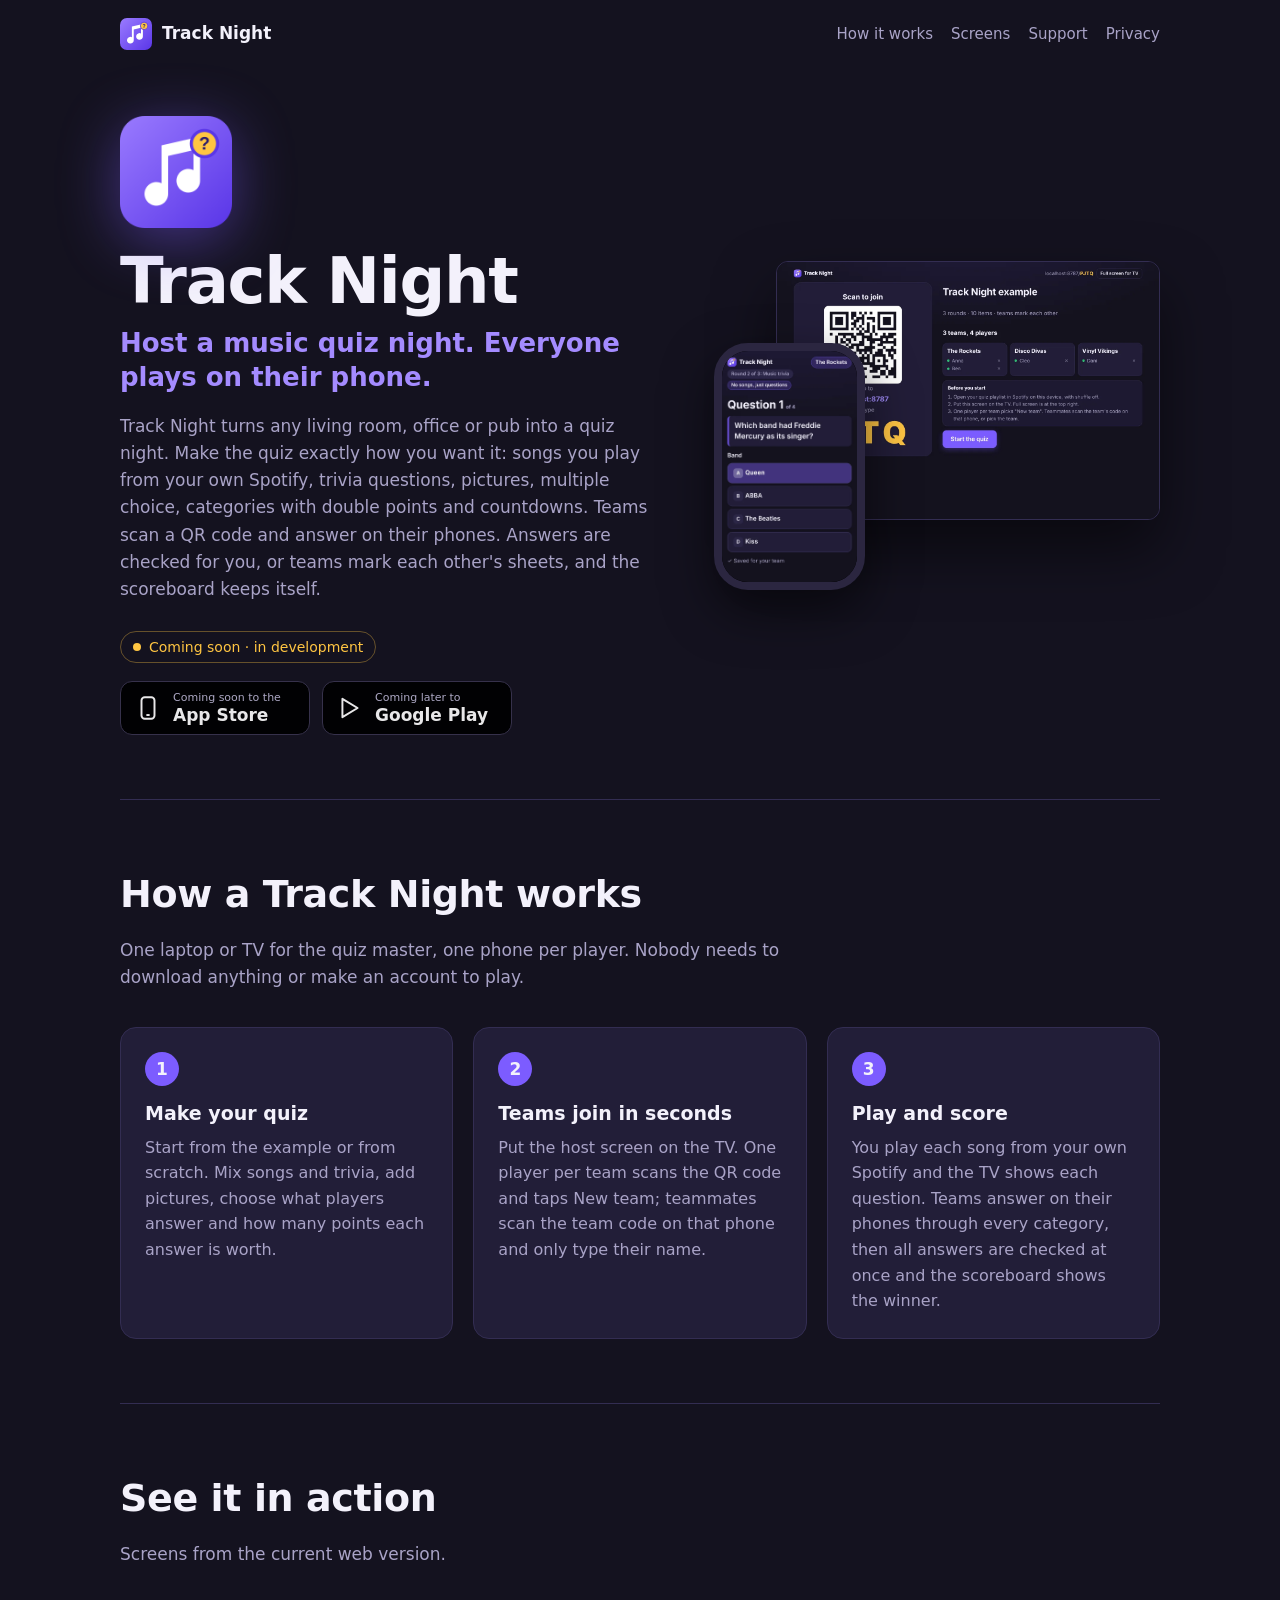
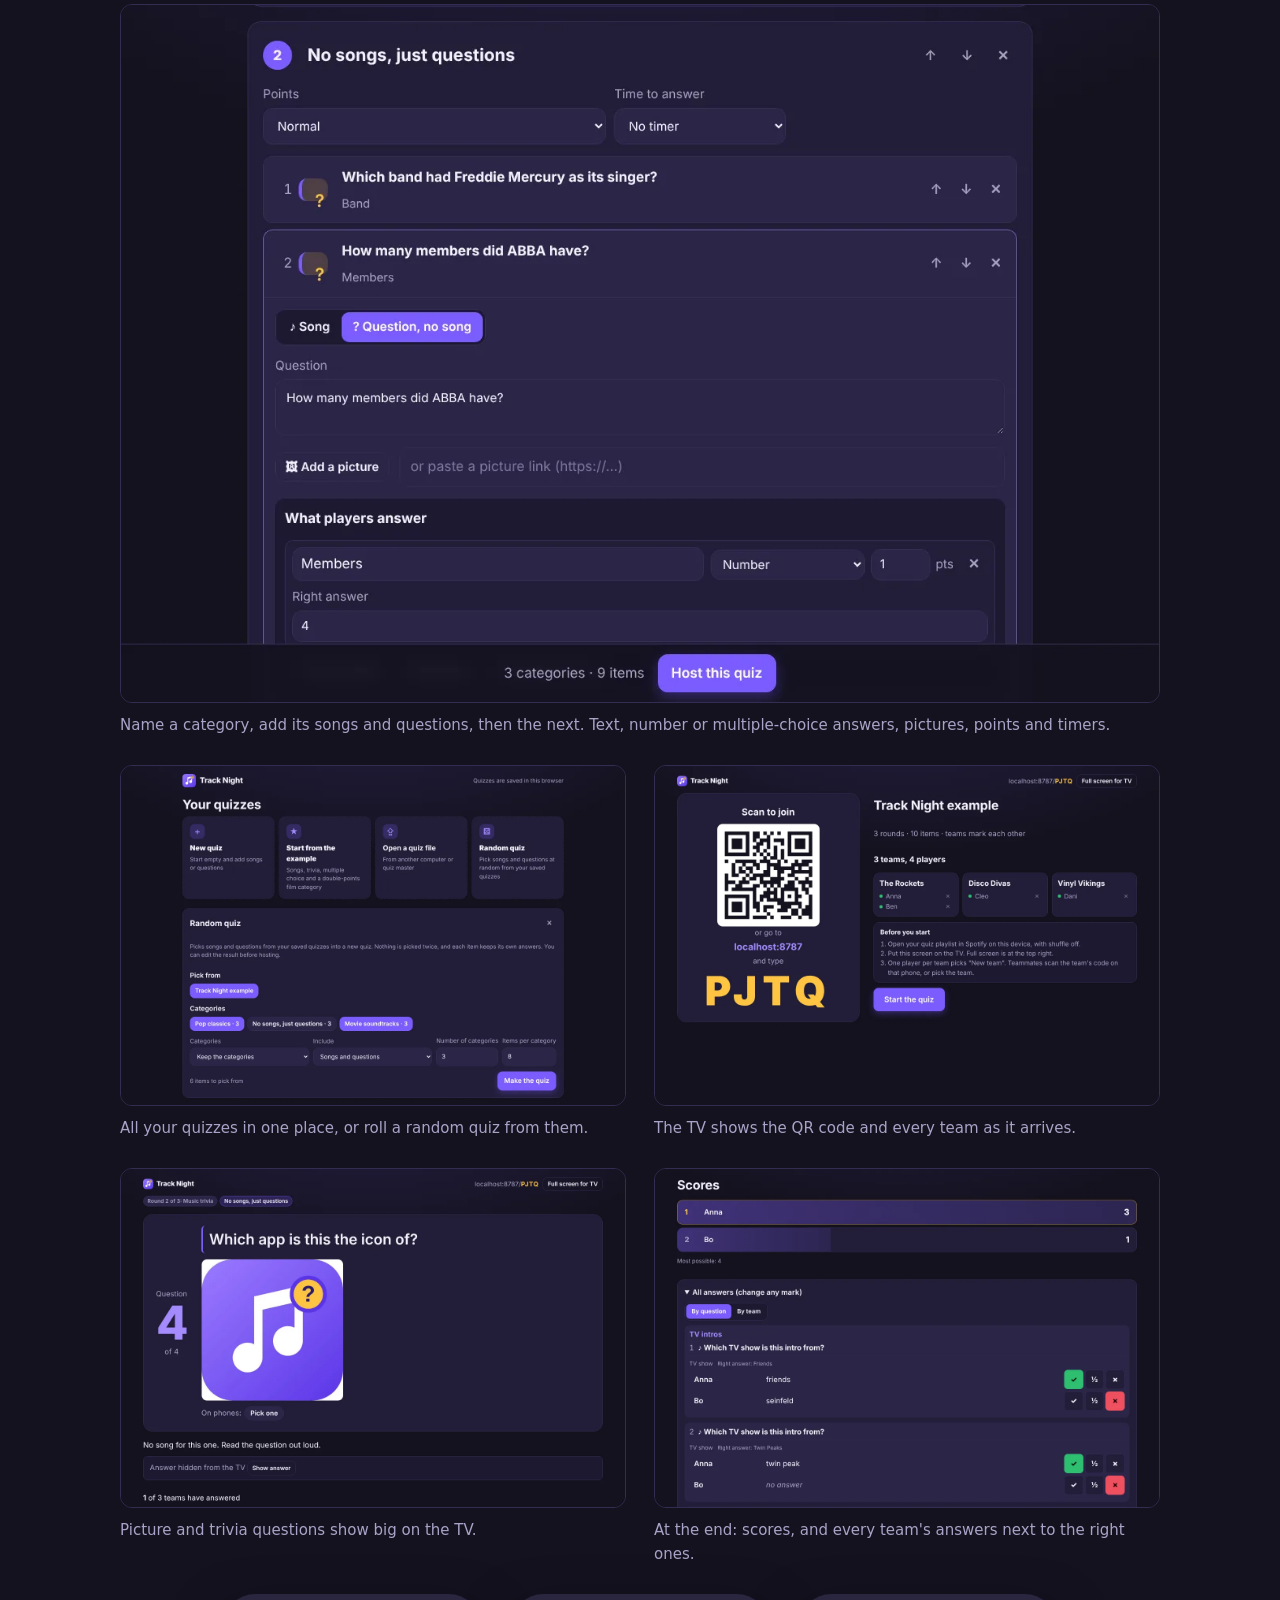
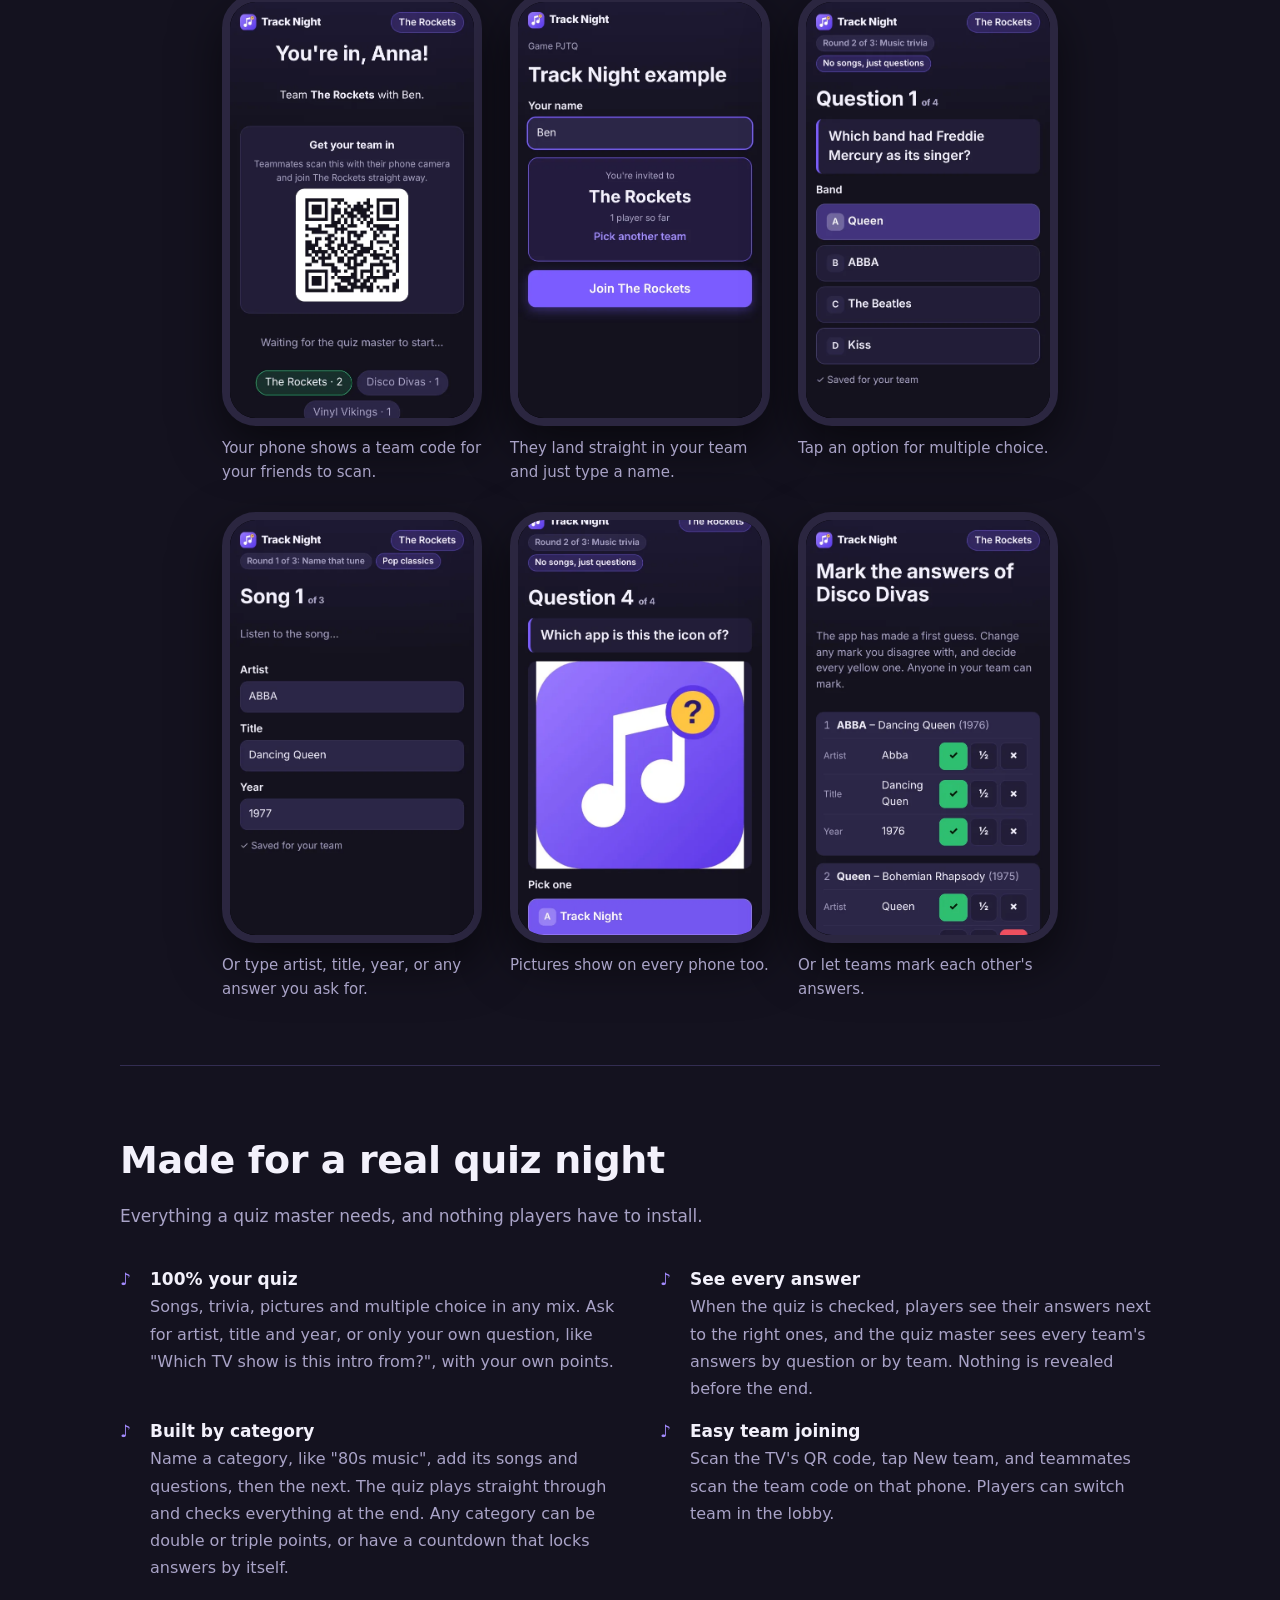
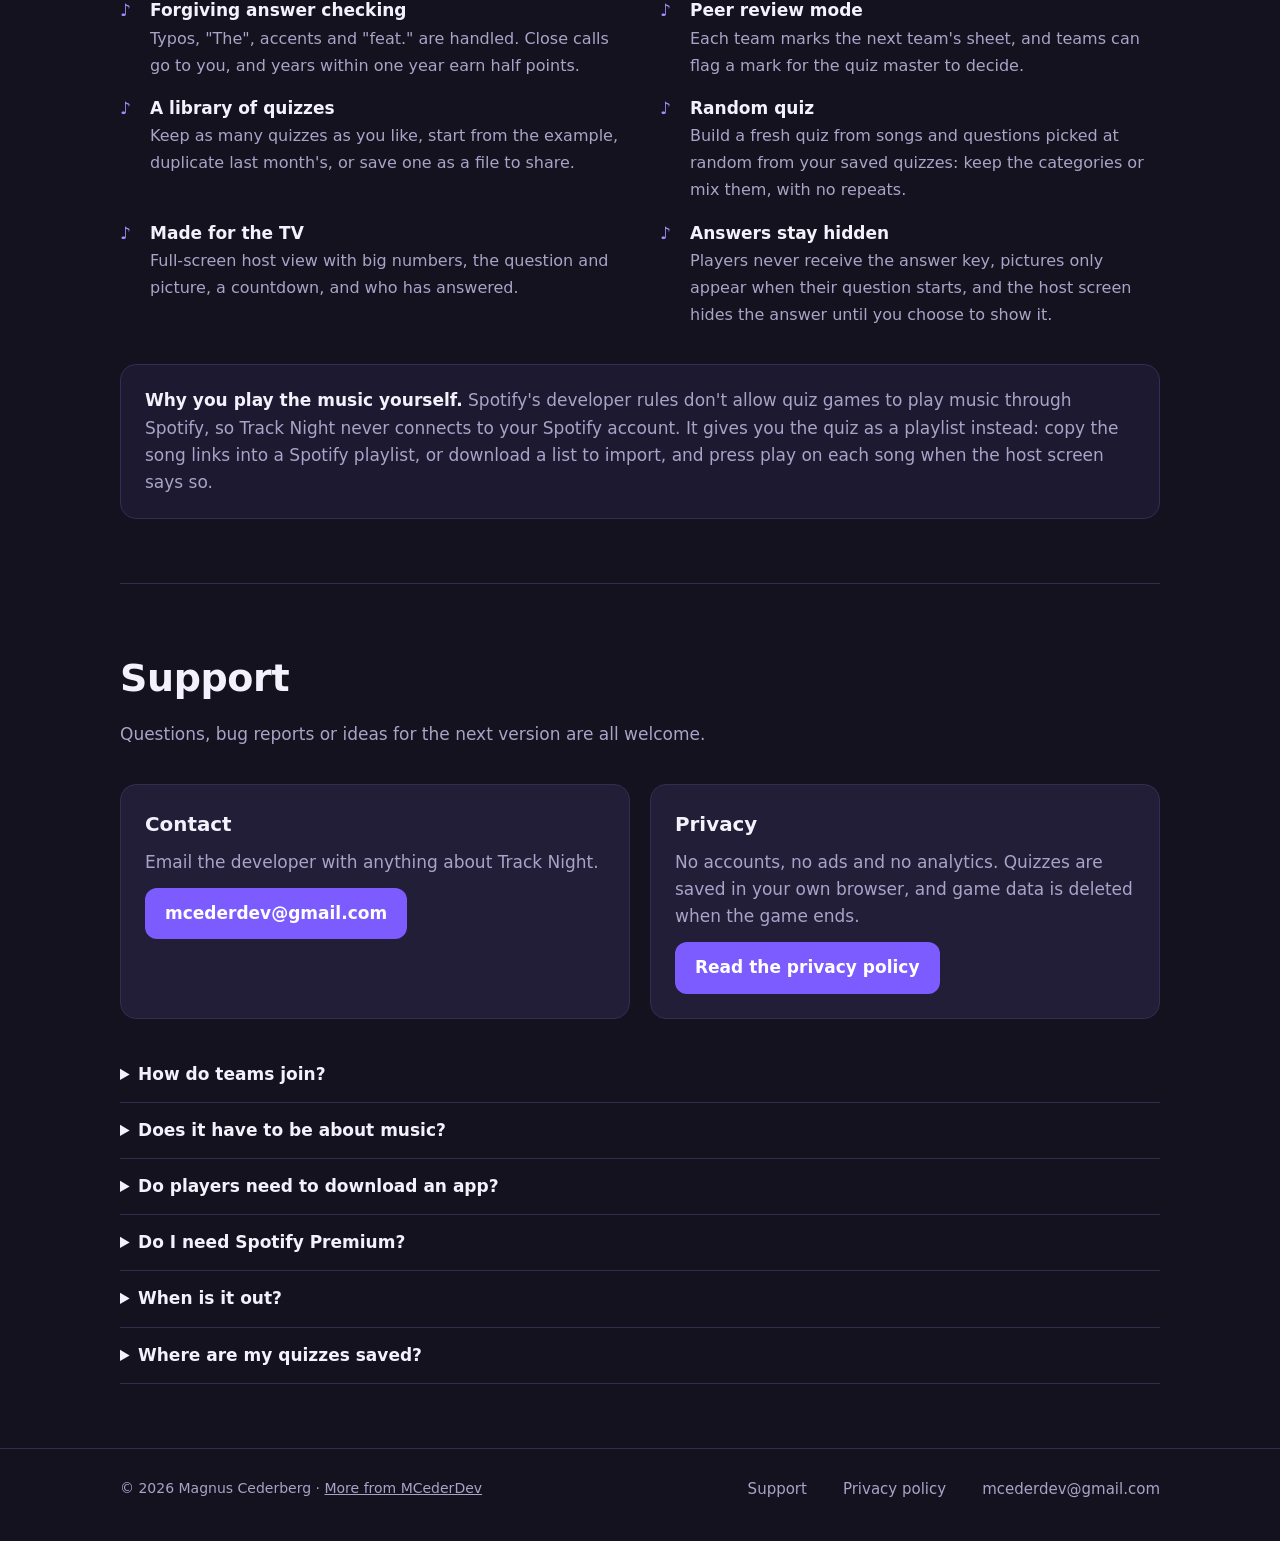
==== index.html @ d4b2a03e "Site: quizzes built by category, answers checked at the end Matches music-quiz-app PR #4: feature te" ====
<!doctype html>
<html lang="en">
<head>
<meta charset="utf-8">
<meta name="viewport" content="width=device-width, initial-scale=1">
<title>Track Night: the music quiz everyone plays on their phone</title>
<meta name="description" content="Track Night turns any room into a quiz night. Build any quiz: songs from your own Spotify, trivia, pictures and multiple choice. Teams join by scanning a QR code and answer on their phones. No download or sign-up for players.">
<meta name="theme-color" content="#14121f">
<link rel="canonical" href="https://mcederdev.github.io/music-quiz/">
<link rel="icon" href="icon.svg" type="image/svg+xml">
<link rel="icon" href="favicon-32.png" sizes="32x32" type="image/png">
<link rel="apple-touch-icon" href="apple-touch-icon.png">
<meta property="og:type" content="website">
<meta property="og:site_name" content="MCederDev">
<meta property="og:title" content="Track Night: host a music quiz, everyone plays on their phone">
<meta property="og:description" content="Build any quiz: songs from your own Spotify, trivia, pictures and multiple choice. Teams scan a QR code and answer on their phones. No download for players.">
<meta property="og:url" content="https://mcederdev.github.io/music-quiz/">
<meta property="og:image" content="https://mcederdev.github.io/music-quiz/og-image.png">
<meta property="og:image:width" content="1200">
<meta property="og:image:height" content="630">
<meta property="og:image:alt" content="Track Night app icon next to the TV lobby screen and a phone answering a multiple-choice question">
<meta name="twitter:card" content="summary_large_image">
<meta name="twitter:title" content="Track Night: host a music quiz, everyone plays on their phone">
<meta name="twitter:description" content="Build any quiz: songs from your own Spotify, trivia, pictures and multiple choice. Teams scan a QR code and answer on their phones. No download for players.">
<meta name="twitter:image" content="https://mcederdev.github.io/music-quiz/og-image.png">
<meta name="twitter:image:alt" content="Track Night app icon next to the TV lobby screen and a phone answering a multiple-choice question">
<link rel="stylesheet" href="style.css">
</head>
<body>
<div class="wrap">
  <header class="top">
    <a class="brand" href="./"><img src="icon.svg" alt="" width="32" height="32">Track Night</a>
    <nav><a class="opt" href="#how">How it works</a><a class="opt" href="#screens">Screens</a><a href="#support">Support</a><a href="privacy.html">Privacy</a></nav>
  </header>

  <main>
    <div class="hero">
      <div>
        <img class="icon" src="icon-512.png" alt="Track Night app icon" width="112" height="112">
        <h1>Track Night</h1>
        <p class="tagline">Host a music quiz night. Everyone plays on their phone.</p>
        <p class="lead">Track Night turns any living room, office or pub into a quiz night. Make the quiz exactly how you want it: songs you play from your own Spotify, trivia questions, pictures, multiple choice, categories with double points and countdowns. Teams scan a QR code and answer on their phones. Answers are checked for you, or teams mark each other's sheets, and the scoreboard keeps itself.</p>
        <div class="status">Coming soon · in development</div>
        <div class="stores" aria-label="Store links">
          <span class="store" role="link" aria-disabled="true" title="Not released yet">
            <svg viewBox="0 0 24 24" fill="none" stroke="#fff" stroke-width="1.8" aria-hidden="true"><rect x="6" y="2" width="12" height="20" rx="3"/><path d="M10.5 18.5h3"/></svg>
            <span><small>Coming soon to the</small><b>App Store</b></span>
          </span>
          <span class="store" role="link" aria-disabled="true" title="Not released yet">
            <svg viewBox="0 0 24 24" aria-hidden="true"><path d="M5 3.5v17l14-8.5z" fill="none" stroke="#fff" stroke-width="1.8" stroke-linejoin="round"/></svg>
            <span><small>Coming later to</small><b>Google Play</b></span>
          </span>
        </div>
      </div>
      <div class="hero-shots" aria-hidden="true">
        <img class="desk" src="img/lobby.webp" alt="" width="1280" height="860">
        <div class="phone"><img src="img/player-choice.webp" alt="" width="585" height="996"></div>
      </div>
    </div>

    <section id="how">
      <h2>How a Track Night works</h2>
      <p class="sub">One laptop or TV for the quiz master, one phone per player. Nobody needs to download anything or make an account to play.</p>
      <ol class="steps">
        <li><span class="n">1</span><h3>Make your quiz</h3><p>Start from the example or from scratch. Mix songs and trivia, add pictures, choose what players answer and how many points each answer is worth.</p></li>
        <li><span class="n">2</span><h3>Teams join in seconds</h3><p>Put the host screen on the TV. One player per team scans the QR code and taps New team; teammates scan the team code on that phone and only type their name.</p></li>
        <li><span class="n">3</span><h3>Play and score</h3><p>You play each song from your own Spotify and the TV shows each question. Teams answer on their phones through every category, then all answers are checked at once and the scoreboard shows the winner.</p></li>
      </ol>
    </section>

    <section id="screens">
      <h2>See it in action</h2>
      <p class="sub">Screens from the current web version.</p>
      <div class="shots">
        <figure class="shot"><img src="img/builder.webp" alt="Quiz editor with the category No songs, just questions, holding trivia questions, one open with a number answer and its right answer" width="1280" height="860" loading="lazy"><figcaption>Name a category, add its songs and questions, then the next. Text, number or multiple-choice answers, pictures, points and timers.</figcaption></figure>
        <div class="row">
          <figure class="shot"><img src="img/quizzes.webp" alt="Your quizzes page with buttons for a new quiz, the example quiz, opening a quiz file and a random quiz, and the Random quiz panel with categories and counts" width="1280" height="860" loading="lazy"><figcaption>All your quizzes in one place, or roll a random quiz from them.</figcaption></figure>
          <figure class="shot"><img src="img/lobby.webp" alt="TV lobby with a big QR code, the join code and three teams with their players" width="1280" height="860" loading="lazy"><figcaption>The TV shows the QR code and every team as it arrives.</figcaption></figure>
        </div>
        <div class="row">
          <figure class="shot"><img src="img/host-picture.webp" alt="TV screen showing question 4, a picture question asking which app this is the icon of" width="1280" height="860" loading="lazy"><figcaption>Picture and trivia questions show big on the TV.</figcaption></figure>
          <figure class="shot"><img src="img/results.webp" alt="Scores at the end of the quiz, and every team's answers listed under each question by category, next to the right answer, with buttons to change a mark" width="1280" height="860" loading="lazy"><figcaption>At the end: scores, and every team's answers next to the right ones.</figcaption></figure>
        </div>
        <div class="phones">
          <figure class="shot"><div class="phone"><img src="img/player-team.webp" alt="Phone showing You're in, Anna, with a QR code teammates scan to join The Rockets" width="585" height="996" loading="lazy"></div><figcaption>Your phone shows a team code for your friends to scan.</figcaption></figure>
          <figure class="shot"><div class="phone"><img src="img/player-invited.webp" alt="Phone showing You're invited to The Rockets with a Join The Rockets button" width="585" height="996" loading="lazy"></div><figcaption>They land straight in your team and just type a name.</figcaption></figure>
          <figure class="shot"><div class="phone"><img src="img/player-choice.webp" alt="Phone answering a multiple-choice question with Queen picked" width="585" height="996" loading="lazy"></div><figcaption>Tap an option for multiple choice.</figcaption></figure>
          <figure class="shot"><div class="phone"><img src="img/player-answer.webp" alt="Phone answering artist ABBA, title Dancing Queen and year 1977 for song 1" width="585" height="996" loading="lazy"></div><figcaption>Or type artist, title, year, or any answer you ask for.</figcaption></figure>
          <figure class="shot"><div class="phone"><img src="img/player-picture.webp" alt="Phone showing a picture question with four options" width="585" height="996" loading="lazy"></div><figcaption>Pictures show on every phone too.</figcaption></figure>
          <figure class="shot"><div class="phone"><img src="img/player-review.webp" alt="Phone where a team marks another team's answers right, half or wrong" width="585" height="996" loading="lazy"></div><figcaption>Or let teams mark each other's answers.</figcaption></figure>
        </div>
      </div>
    </section>

    <section id="features">
      <h2>Made for a real quiz night</h2>
      <p class="sub">Everything a quiz master needs, and nothing players have to install.</p>
      <ul class="features">
        <li><b>100% your quiz</b><span>Songs, trivia, pictures and multiple choice in any mix. Ask for artist, title and year, or only your own question, like "Which TV show is this intro from?", with your own points.</span></li>
        <li><b>See every answer</b><span>When the quiz is checked, players see their answers next to the right ones, and the quiz master sees every team's answers by question or by team. Nothing is revealed before the end.</span></li>
        <li><b>Built by category</b><span>Name a category, like "80s music", add its songs and questions, then the next. The quiz plays straight through and checks everything at the end. Any category can be double or triple points, or have a countdown that locks answers by itself.</span></li>
        <li><b>Easy team joining</b><span>Scan the TV's QR code, tap New team, and teammates scan the team code on that phone. Players can switch team in the lobby.</span></li>
        <li><b>Forgiving answer checking</b><span>Typos, "The", accents and "feat." are handled. Close calls go to you, and years within one year earn half points.</span></li>
        <li><b>Peer review mode</b><span>Each team marks the next team's sheet, and teams can flag a mark for the quiz master to decide.</span></li>
        <li><b>A library of quizzes</b><span>Keep as many quizzes as you like, start from the example, duplicate last month's, or save one as a file to share.</span></li>
        <li><b>Random quiz</b><span>Build a fresh quiz from songs and questions picked at random from your saved quizzes: keep the categories or mix them, with no repeats.</span></li>
        <li><b>Made for the TV</b><span>Full-screen host view with big numbers, the question and picture, a countdown, and who has answered.</span></li>
        <li><b>Answers stay hidden</b><span>Players never receive the answer key, pictures only appear when their question starts, and the host screen hides the answer until you choose to show it.</span></li>
      </ul>
      <div class="note"><b>Why you play the music yourself.</b> Spotify's developer rules don't allow quiz games to play music through Spotify, so Track Night never connects to your Spotify account. It gives you the quiz as a playlist instead: copy the song links into a Spotify playlist, or download a list to import, and press play on each song when the host screen says so.</div>
    </section>

    <section id="support">
      <h2>Support</h2>
      <p class="sub">Questions, bug reports or ideas for the next version are all welcome.</p>
      <div class="support">
        <div class="card">
          <h3>Contact</h3>
          <p>Email the developer with anything about Track Night.</p>
          <a class="btn" href="mailto:mcederdev@gmail.com?subject=Track%20Night%20support">mcederdev@gmail.com</a>
        </div>
        <div class="card">
          <h3>Privacy</h3>
          <p>No accounts, no ads and no analytics. Quizzes are saved in your own browser, and game data is deleted when the game ends.</p>
          <a class="btn" href="privacy.html">Read the privacy policy</a>
        </div>
      </div>
      <div style="margin-top:28px">
        <details><summary>How do teams join?</summary><p>Everyone scans the QR code on the TV, or types the 4-letter code at the website. The first player in a team taps New team and names it. Their phone then shows a team code: teammates scan it and land straight in the team, so they only type their name.</p></details>
        <details><summary>Does it have to be about music?</summary><p>No. A category can be all songs, all trivia, or a mix, and any question can have a picture and multiple-choice options. Songs are where Track Night shines, though.</p></details>
        <details><summary>Do players need to download an app?</summary><p>No. Players join in their phone's web browser with the 4-letter code or the QR code. An iPhone app is planned as well.</p></details>
        <details><summary>Do I need Spotify Premium?</summary><p>Track Night doesn't connect to Spotify, so you only need a way to play the quiz songs in order on your own speaker. The app exports Spotify links and a plain song list for that.</p></details>
        <details><summary>When is it out?</summary><p>Track Night is in development. The web version comes first, then the iPhone app. Email to hear when it launches.</p></details>
        <details><summary>Where are my quizzes saved?</summary><p>In the browser you built them in, pictures included. Clearing your browser data removes them, so save a quiz file to keep a copy or move it to another computer.</p></details>
      </div>
    </section>
  </main>
</div>
<footer class="foot">
  <div class="wrap">
    <span>&copy; 2026 Magnus Cederberg · <a href="../">More from MCederDev</a></span>
    <nav aria-label="Footer">
      <a href="#support">Support</a>
      <a href="privacy.html">Privacy policy</a>
      <a href="mailto:mcederdev@gmail.com">mcederdev@gmail.com</a>
    </nav>
  </div>
</footer>
</body>
</html>
---- style.css ----
:root{--bg:#14121f;--bg2:#1c1930;--card:#221e38;--line:#332d52;--text:#f3f1fb;--muted:#a9a3c7;--accent:#7c5cff;--accent2:#a48bff;--gold:#ffc542;--max:1080px}
*{box-sizing:border-box}
html{scroll-behavior:smooth}
body{margin:0;background:var(--bg);color:var(--text);font:17px/1.6 system-ui,-apple-system,"Segoe UI",Roboto,Helvetica,Arial,sans-serif;-webkit-font-smoothing:antialiased}
a{color:var(--accent2)}
img{max-width:100%;height:auto;display:block}
.wrap{max-width:var(--max);margin:0 auto;padding:0 20px}
header.top{display:flex;align-items:center;justify-content:space-between;gap:16px;padding:18px 0}
.brand{display:flex;align-items:center;gap:10px;color:var(--text);text-decoration:none;font-weight:700}
.brand img{width:32px;height:32px}
nav a{color:var(--muted);text-decoration:none;margin-left:18px;font-size:15px}
nav a:hover{color:var(--text)}
.hero{display:grid;grid-template-columns:1.1fr .9fr;gap:48px;align-items:center;padding:48px 0 64px}
.hero .icon{width:112px;height:112px;margin-bottom:20px;filter:drop-shadow(0 12px 30px rgba(124,92,255,.45))}
h1{font-size:clamp(40px,7vw,64px);line-height:1.05;margin:0 0 12px;letter-spacing:-.02em}
.tagline{font-size:clamp(20px,2.6vw,26px);color:var(--accent2);margin:0 0 18px;font-weight:600;line-height:1.3}
.lead{color:var(--muted);margin:0 0 28px;max-width:34em}
.status{display:inline-flex;align-items:center;gap:8px;font-size:14px;color:var(--gold);border:1px solid rgba(255,197,66,.35);border-radius:999px;padding:4px 12px;margin-bottom:18px}
.status::before{content:"";width:8px;height:8px;border-radius:50%;background:var(--gold)}
.stores{display:flex;flex-wrap:wrap;gap:12px}
.store{display:flex;align-items:center;gap:12px;background:#000;border:1px solid #3a3550;border-radius:12px;padding:9px 18px 9px 14px;min-width:190px;color:#fff;text-decoration:none;opacity:.9;cursor:default}
.store svg{width:26px;height:26px;flex:none}
.store small{display:block;font-size:11px;color:#bdb8d6;line-height:1.2}
.store b{display:block;font-size:17px;line-height:1.2}
.hero-shots{position:relative;padding:0 0 70px 14%}
.hero-shots .desk{width:100%;border-radius:12px;border:1px solid var(--line);box-shadow:0 30px 60px rgba(0,0,0,.5)}
.phone img{width:100%}
.phone{border:8px solid #2b2640;border-radius:34px;overflow:hidden;background:#000;box-shadow:0 20px 50px rgba(0,0,0,.55)}
.hero-shots .phone{position:absolute;left:0;bottom:0;width:34%}
section{padding:64px 0;border-top:1px solid var(--line)}
h2{font-size:clamp(28px,4vw,38px);margin:0 0 12px;letter-spacing:-.01em}
.sub{color:var(--muted);margin:0 0 36px;max-width:40em}
.steps{display:grid;grid-template-columns:repeat(3,1fr);gap:20px;list-style:none;padding:0;margin:0}
.steps li{background:var(--card);border:1px solid var(--line);border-radius:16px;padding:24px}
.steps .n{display:inline-grid;place-items:center;width:34px;height:34px;border-radius:50%;background:var(--accent);font-weight:700;margin-bottom:12px}
.steps h3{margin:0 0 6px;font-size:19px}
.steps p{margin:0;color:var(--muted);font-size:16px}
.shots{display:grid;gap:28px}
.shot{margin:0}
.shot img{border-radius:12px;border:1px solid var(--line)}
.shot figcaption{color:var(--muted);font-size:15px;margin-top:10px}
.shots .row{display:grid;grid-template-columns:repeat(2,minmax(0,1fr));gap:28px}
.shots .phones{display:grid;grid-template-columns:repeat(3,minmax(0,260px));gap:28px;justify-content:center}
.shots .phones .shot img{border:0;border-radius:0}
.features{display:grid;grid-template-columns:repeat(2,1fr);gap:16px 40px;padding:0;margin:0;list-style:none}
.features li{padding-left:30px;position:relative}
.features li::before{content:"♪";position:absolute;left:0;color:var(--accent2);font-weight:700}
.features b{display:block}
.features span{color:var(--muted);font-size:16px}
.note{background:var(--bg2);border:1px solid var(--line);border-radius:16px;padding:22px 24px;color:var(--muted);margin-top:36px}
.note b{color:var(--text)}
.support{display:grid;grid-template-columns:1fr 1fr;gap:20px}
.card{background:var(--card);border:1px solid var(--line);border-radius:16px;padding:24px}
.card h3{margin:0 0 8px}
.card p{margin:0 0 12px;color:var(--muted)}
.btn{display:inline-block;background:var(--accent);color:#fff;text-decoration:none;font-weight:600;padding:12px 20px;border-radius:12px}
.btn:hover{background:#6a48ff}
details{border-bottom:1px solid var(--line);padding:14px 0}
details summary{cursor:pointer;font-weight:600}
details p{color:var(--muted);margin:8px 0 0}
footer.foot{border-top:1px solid var(--line);padding:28px 0 40px;color:var(--muted);font-size:14px}
footer.foot .wrap{display:flex;flex-wrap:wrap;justify-content:space-between;gap:12px}
footer.foot a{color:var(--muted)}
/* policy */
.doc{max-width:760px;padding:32px 0 64px}
.doc h1{font-size:clamp(34px,5vw,46px)}
.doc h2{font-size:24px;margin:40px 0 10px}
.doc p,.doc li{color:#d6d2ea}
.doc .meta{color:var(--muted)}
.doc table{width:100%;border-collapse:collapse;margin:12px 0;font-size:15px}
.doc th,.doc td{text-align:left;vertical-align:top;border-bottom:1px solid var(--line);padding:10px 8px}
.doc th{color:var(--muted);font-weight:600}
.summary{background:var(--card);border:1px solid var(--line);border-radius:16px;padding:8px 24px;margin:24px 0}
@media (max-width:820px){
  .hero{grid-template-columns:1fr;gap:28px;padding-top:24px}
  .hero-shots{padding-left:18%;padding-bottom:90px}
  .hero-shots .phone{width:36%;border-width:5px;border-radius:20px}
  .steps,.features,.support,.shots .row{grid-template-columns:1fr}
  nav a{margin-left:12px}
}
@media (max-width:420px){nav a.opt{display:none}}
footer.foot nav{display:flex;flex-wrap:wrap;gap:6px 18px}
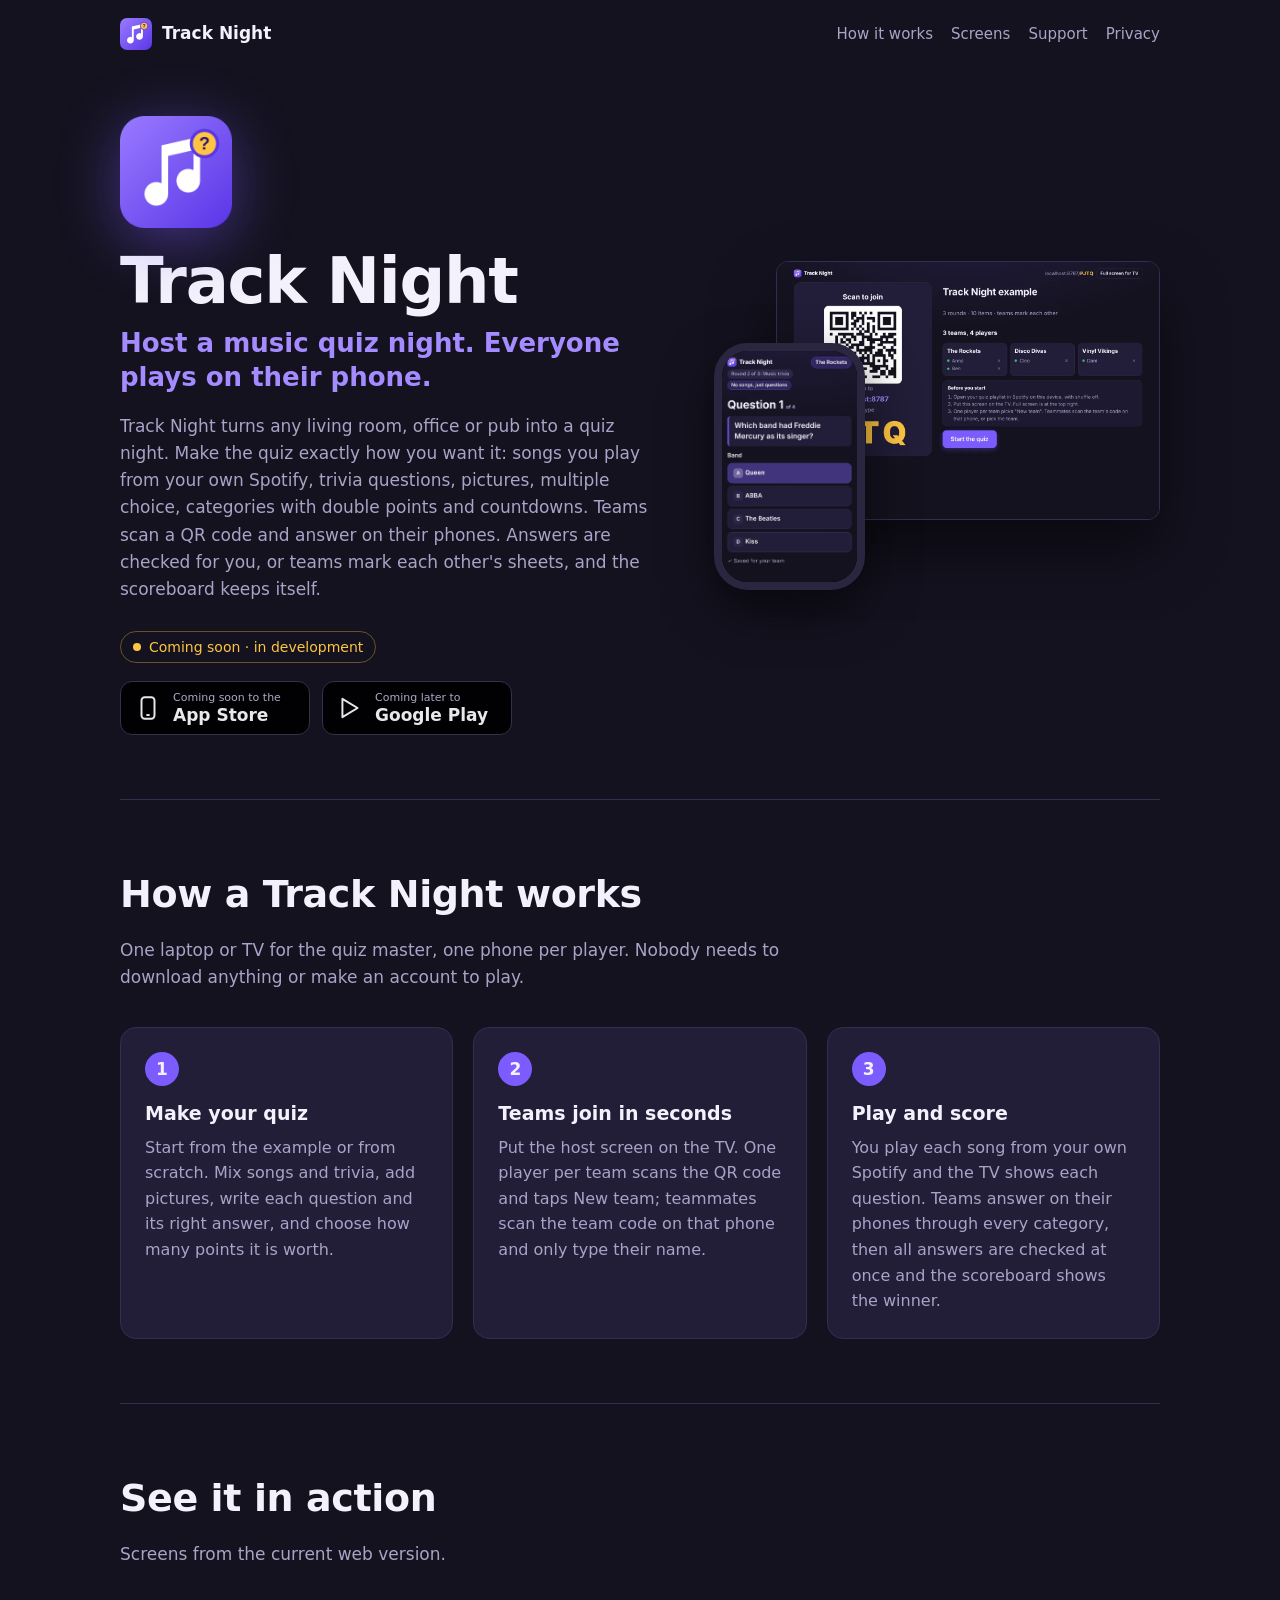
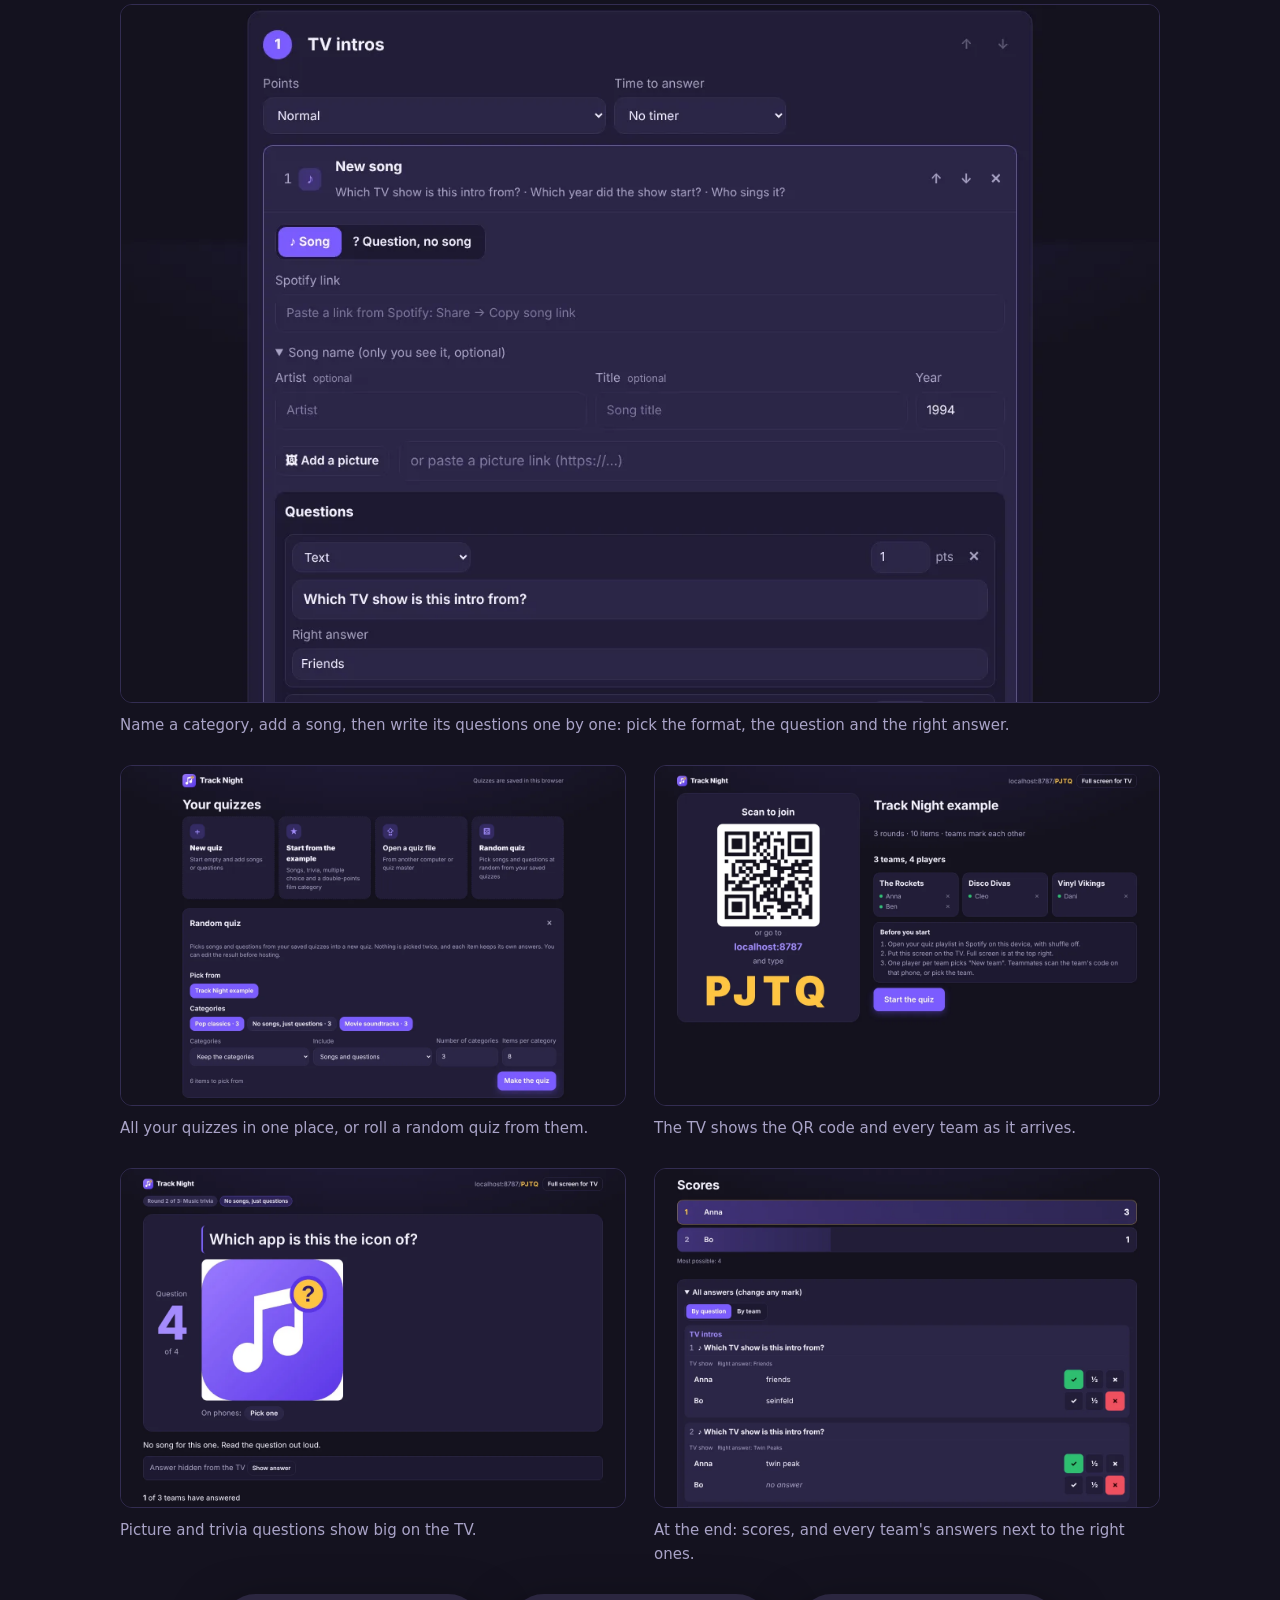
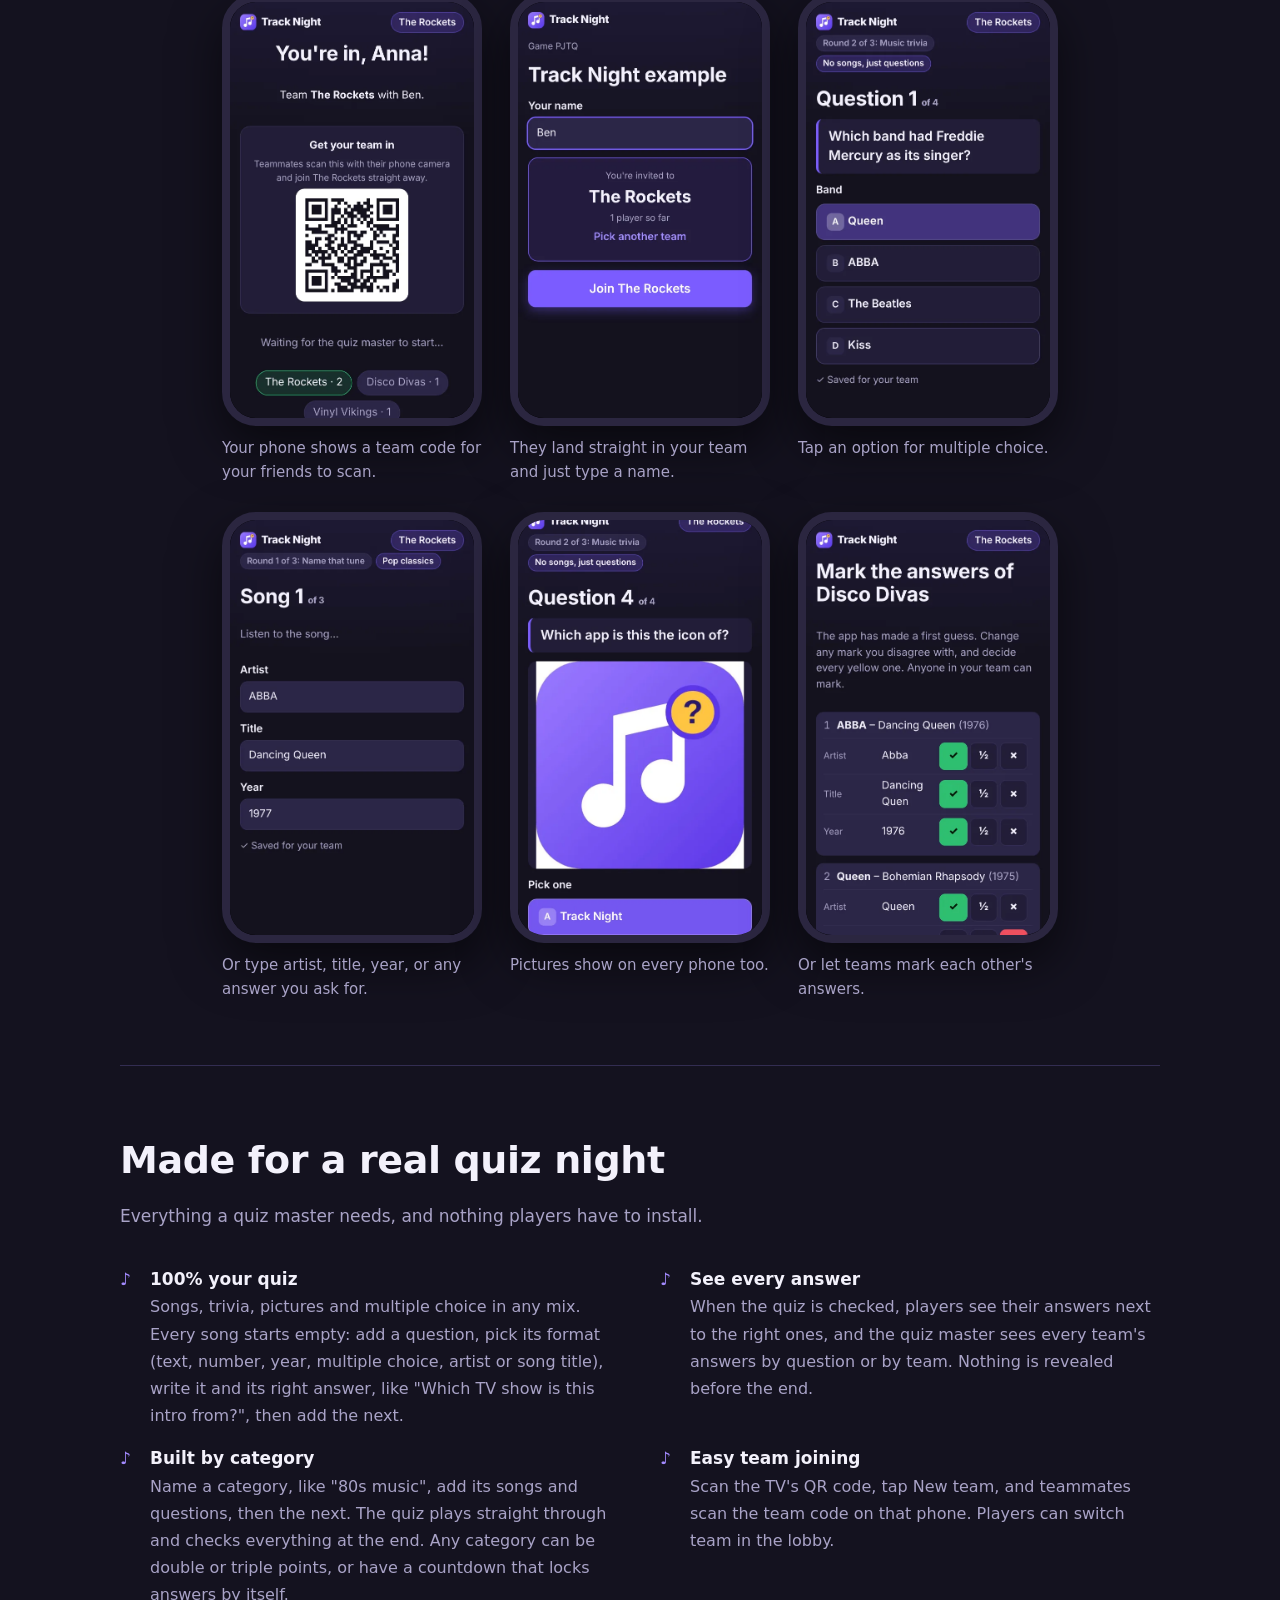
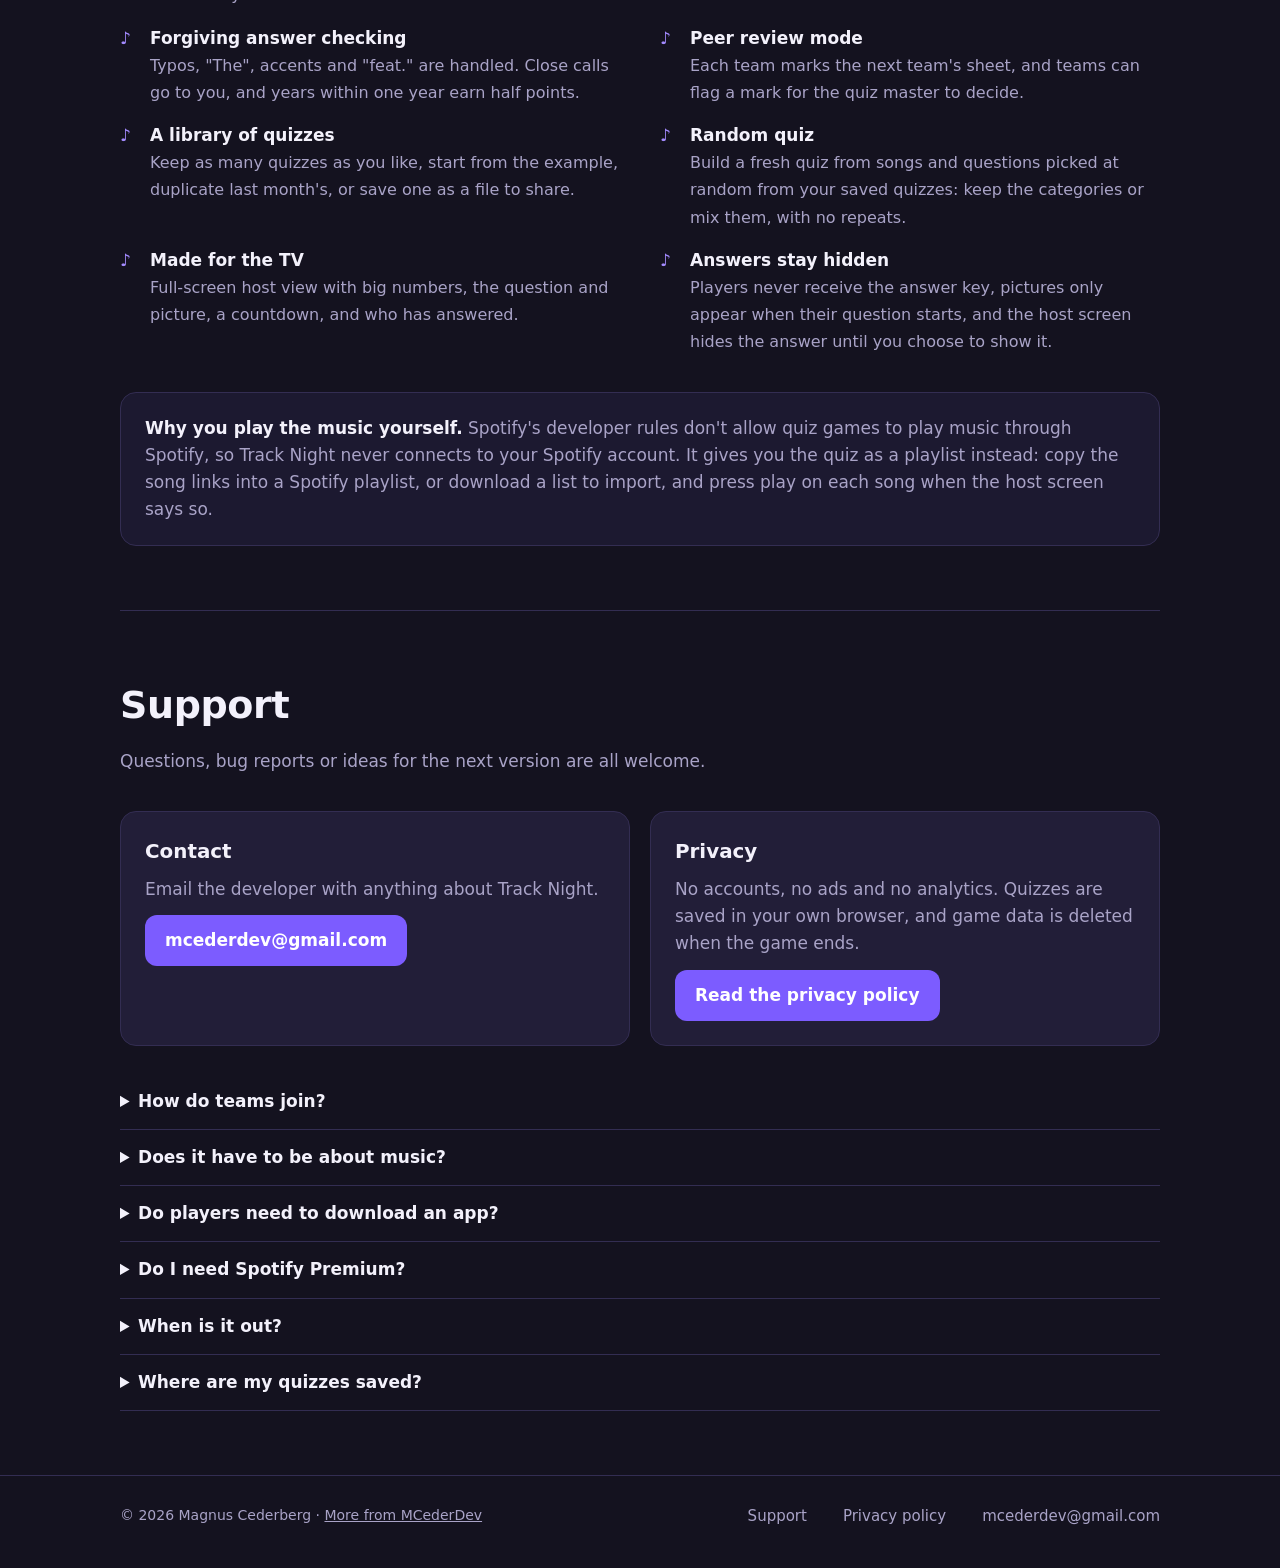
==== commit fc48e391: "Site: describe writing your own questions per song, new editor screenshot Co-Authored-By: Claude Opu" ====
--- a/index.html
+++ b/index.html
@@ -62,7 +62,7 @@
       <h2>How a Track Night works</h2>
       <p class="sub">One laptop or TV for the quiz master, one phone per player. Nobody needs to download anything or make an account to play.</p>
       <ol class="steps">
-        <li><span class="n">1</span><h3>Make your quiz</h3><p>Start from the example or from scratch. Mix songs and trivia, add pictures, choose what players answer and how many points each answer is worth.</p></li>
+        <li><span class="n">1</span><h3>Make your quiz</h3><p>Start from the example or from scratch. Mix songs and trivia, add pictures, write each question and its right answer, and choose how many points it is worth.</p></li>
         <li><span class="n">2</span><h3>Teams join in seconds</h3><p>Put the host screen on the TV. One player per team scans the QR code and taps New team; teammates scan the team code on that phone and only type their name.</p></li>
         <li><span class="n">3</span><h3>Play and score</h3><p>You play each song from your own Spotify and the TV shows each question. Teams answer on their phones through every category, then all answers are checked at once and the scoreboard shows the winner.</p></li>
       </ol>
@@ -72,7 +72,7 @@
       <h2>See it in action</h2>
       <p class="sub">Screens from the current web version.</p>
       <div class="shots">
-        <figure class="shot"><img src="img/builder.webp" alt="Quiz editor with the category No songs, just questions, holding trivia questions, one open with a number answer and its right answer" width="1280" height="860" loading="lazy"><figcaption>Name a category, add its songs and questions, then the next. Text, number or multiple-choice answers, pictures, points and timers.</figcaption></figure>
+        <figure class="shot"><img src="img/builder.webp" alt="Quiz editor with the category TV intros and a song with three questions: a text question with its right answer, a year question, and a multiple-choice question" width="1280" height="860" loading="lazy"><figcaption>Name a category, add a song, then write its questions one by one: pick the format, the question and the right answer.</figcaption></figure>
         <div class="row">
           <figure class="shot"><img src="img/quizzes.webp" alt="Your quizzes page with buttons for a new quiz, the example quiz, opening a quiz file and a random quiz, and the Random quiz panel with categories and counts" width="1280" height="860" loading="lazy"><figcaption>All your quizzes in one place, or roll a random quiz from them.</figcaption></figure>
           <figure class="shot"><img src="img/lobby.webp" alt="TV lobby with a big QR code, the join code and three teams with their players" width="1280" height="860" loading="lazy"><figcaption>The TV shows the QR code and every team as it arrives.</figcaption></figure>
@@ -96,7 +96,7 @@
       <h2>Made for a real quiz night</h2>
       <p class="sub">Everything a quiz master needs, and nothing players have to install.</p>
       <ul class="features">
-        <li><b>100% your quiz</b><span>Songs, trivia, pictures and multiple choice in any mix. Ask for artist, title and year, or only your own question, like "Which TV show is this intro from?", with your own points.</span></li>
+        <li><b>100% your quiz</b><span>Songs, trivia, pictures and multiple choice in any mix. Every song starts empty: add a question, pick its format (text, number, year, multiple choice, artist or song title), write it and its right answer, like "Which TV show is this intro from?", then add the next.</span></li>
         <li><b>See every answer</b><span>When the quiz is checked, players see their answers next to the right ones, and the quiz master sees every team's answers by question or by team. Nothing is revealed before the end.</span></li>
         <li><b>Built by category</b><span>Name a category, like "80s music", add its songs and questions, then the next. The quiz plays straight through and checks everything at the end. Any category can be double or triple points, or have a countdown that locks answers by itself.</span></li>
         <li><b>Easy team joining</b><span>Scan the TV's QR code, tap New team, and teammates scan the team code on that phone. Players can switch team in the lobby.</span></li>
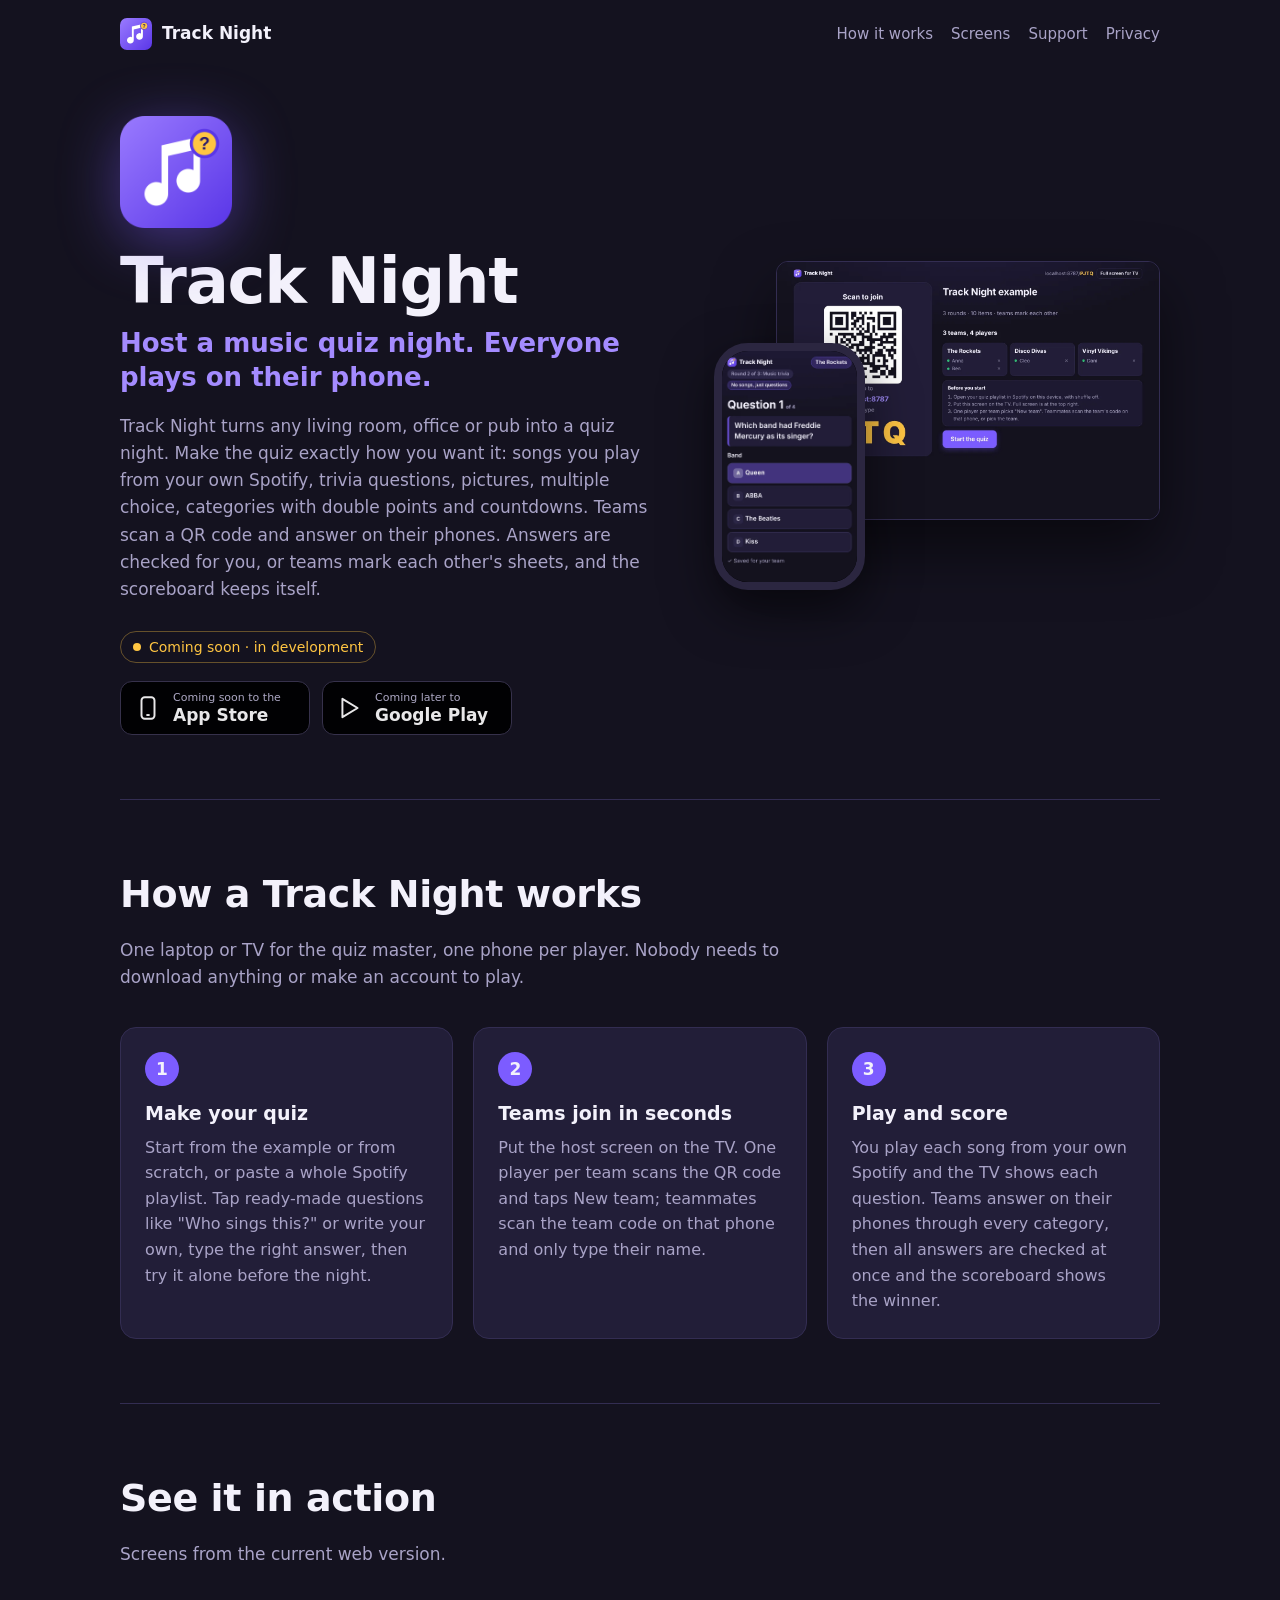
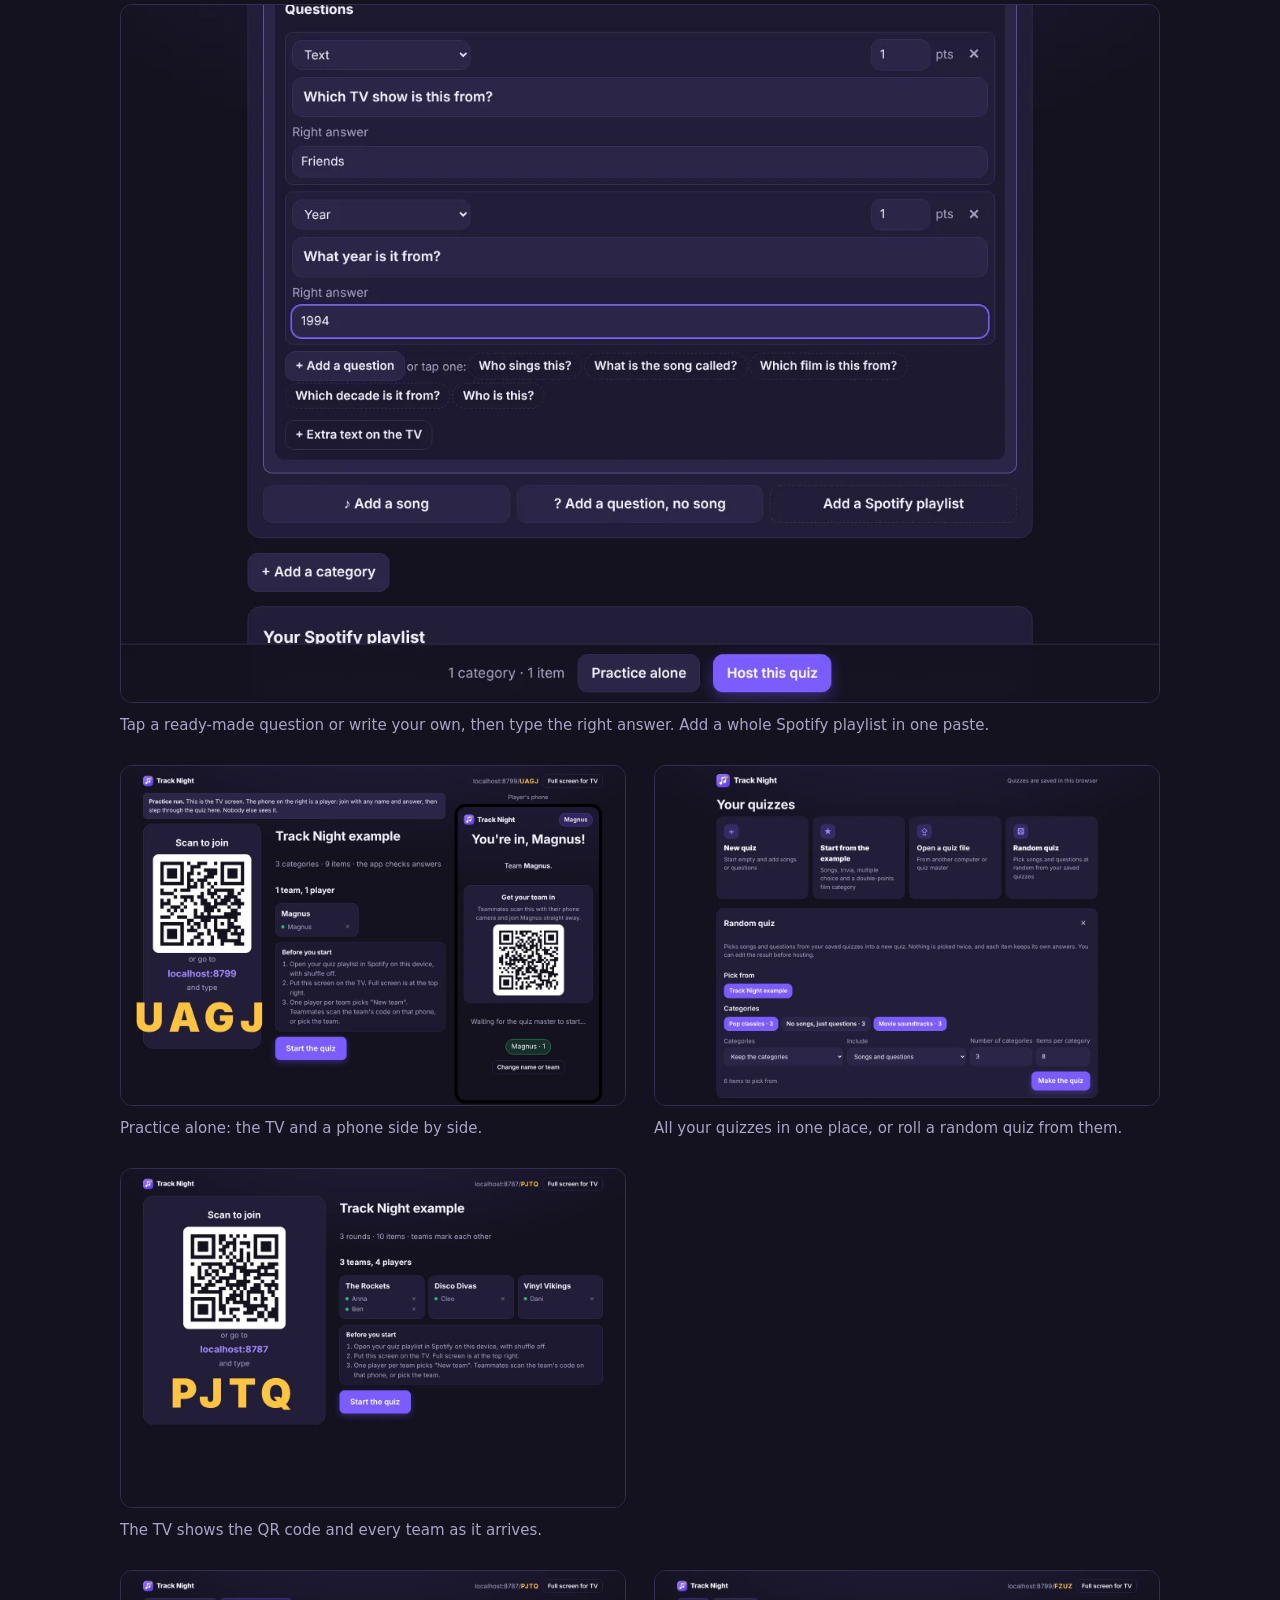
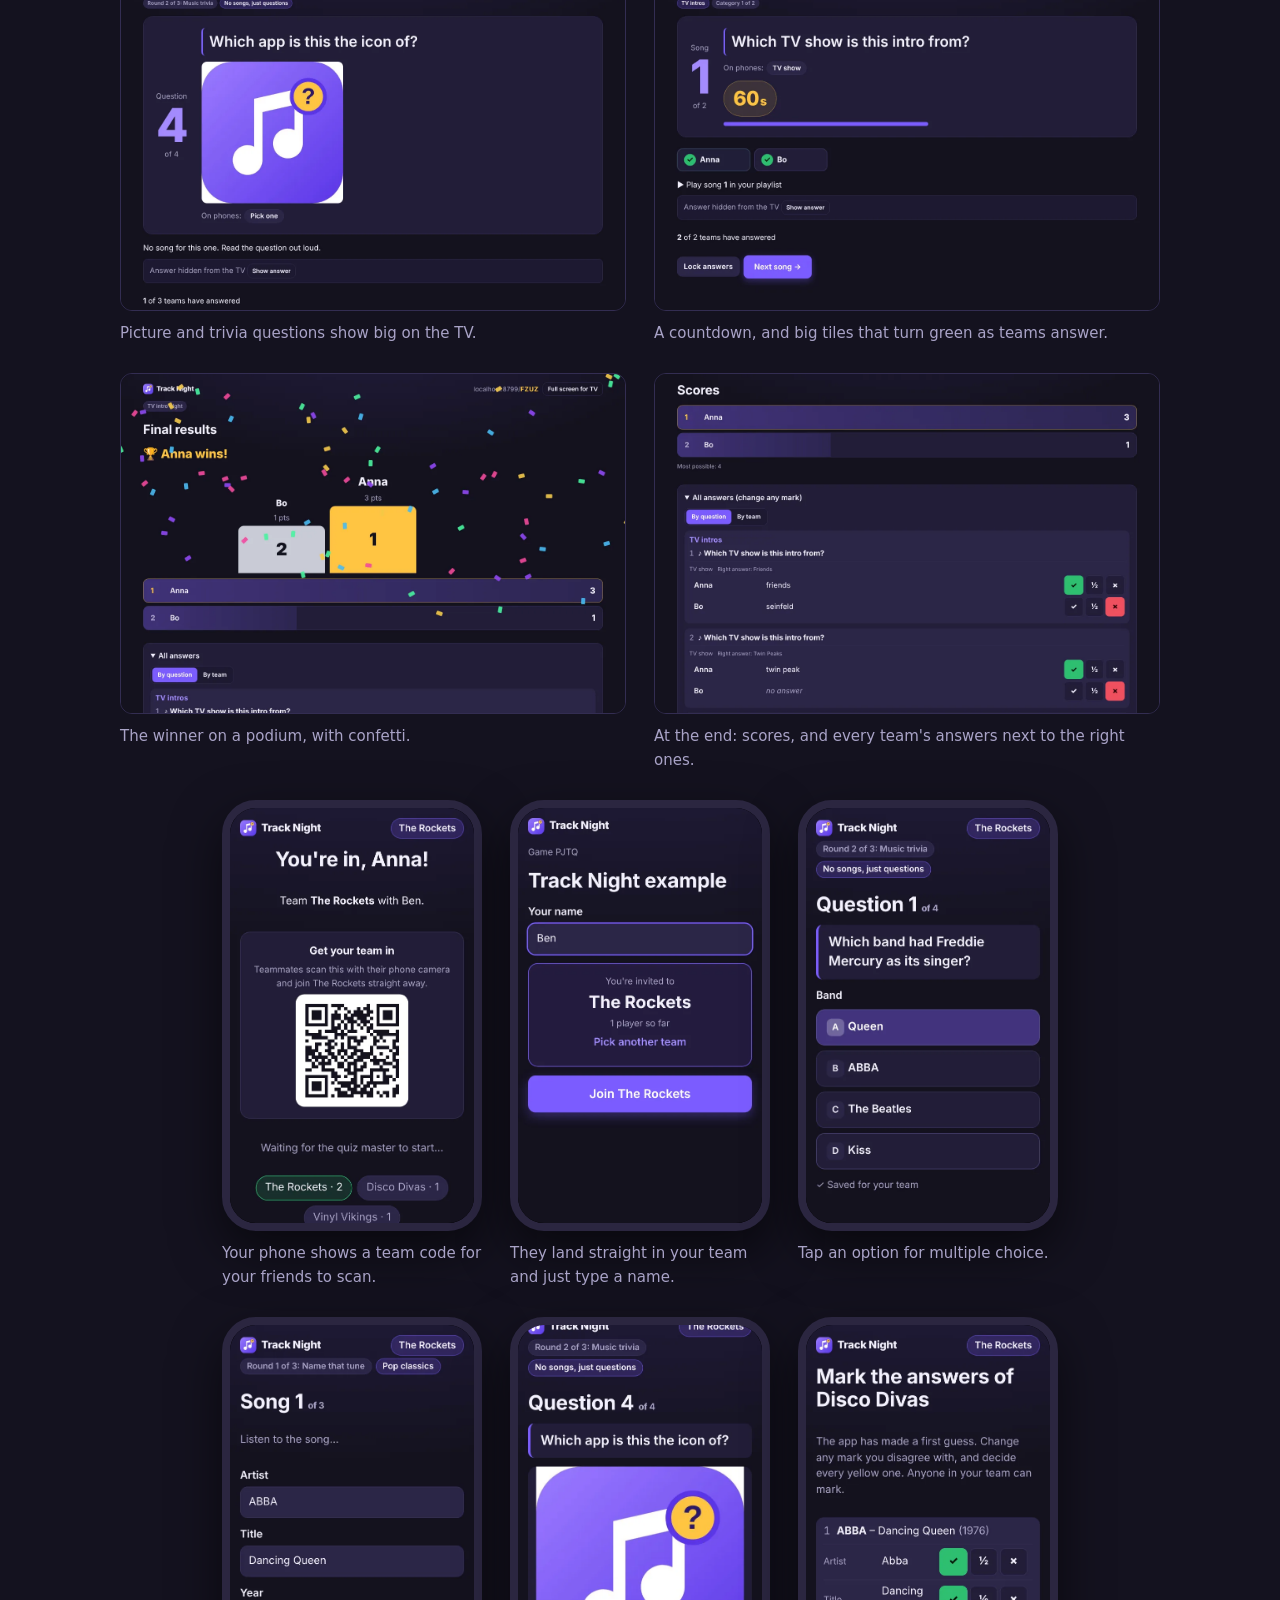
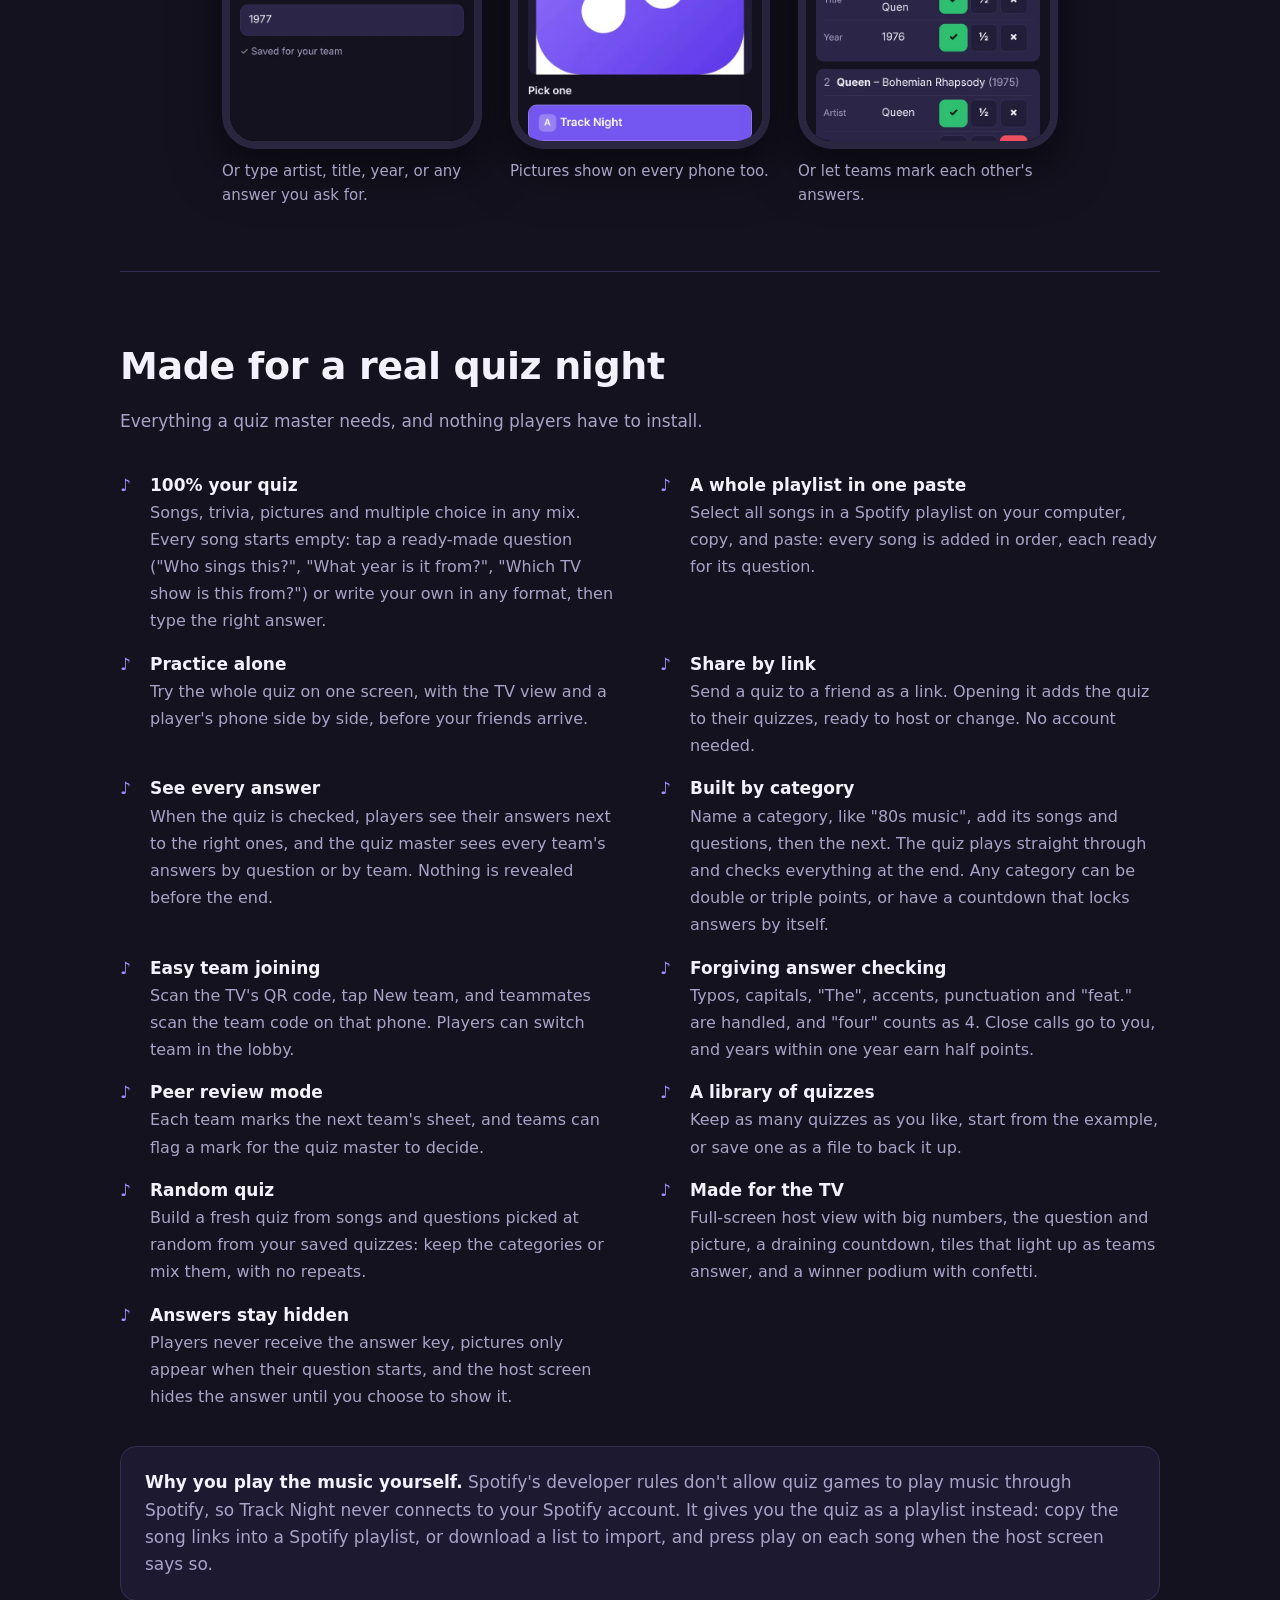
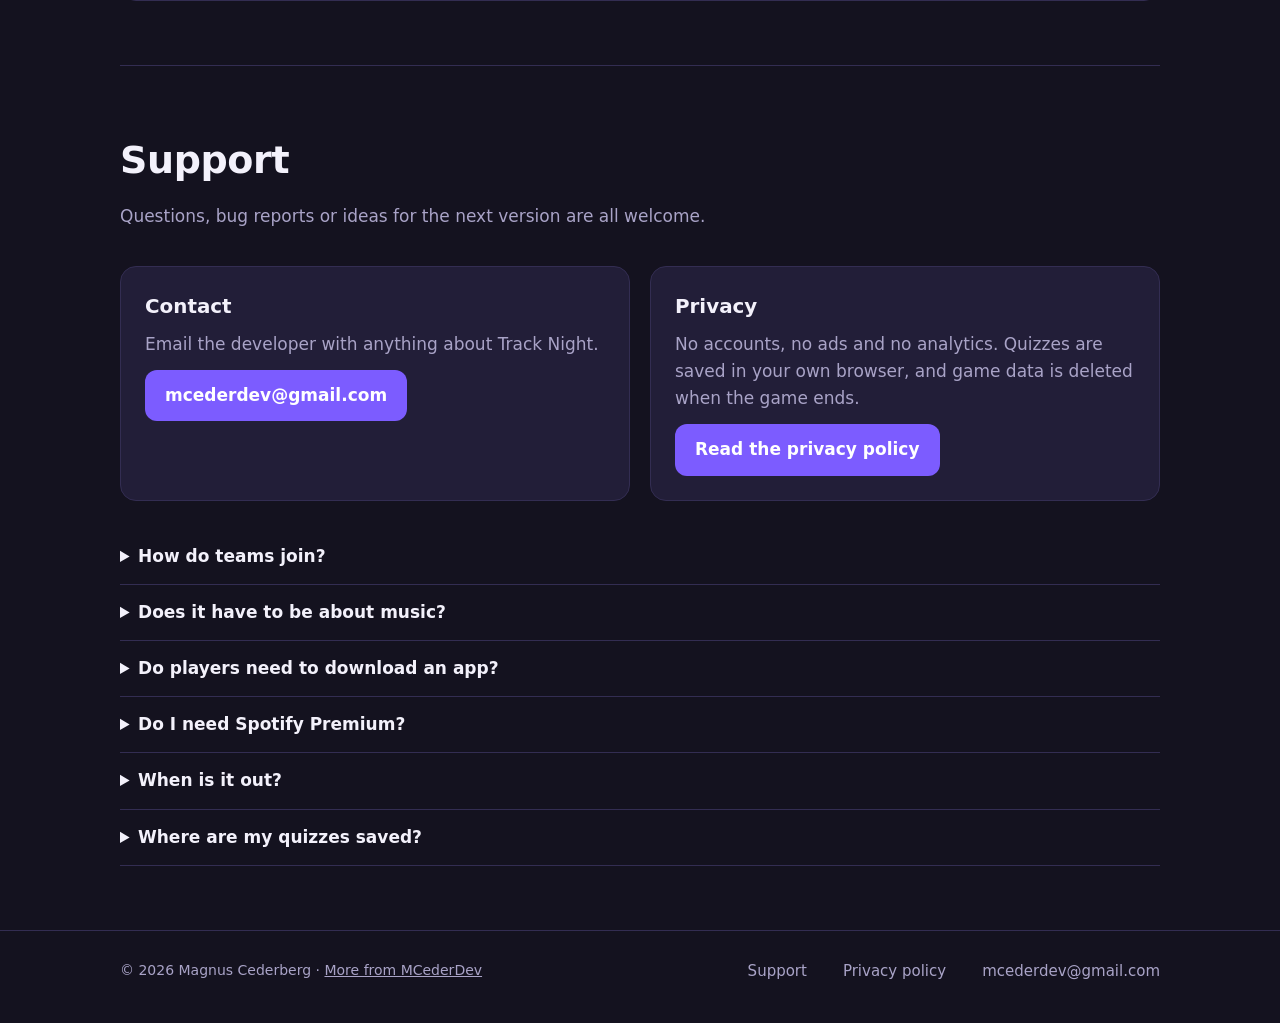
==== commit 13cd3cae: "Site: templates, playlist paste, practice, share links, big-screen extras; privacy note on share lin" ====
--- a/index.html
+++ b/index.html
@@ -62,7 +62,7 @@
       <h2>How a Track Night works</h2>
       <p class="sub">One laptop or TV for the quiz master, one phone per player. Nobody needs to download anything or make an account to play.</p>
       <ol class="steps">
-        <li><span class="n">1</span><h3>Make your quiz</h3><p>Start from the example or from scratch. Mix songs and trivia, add pictures, write each question and its right answer, and choose how many points it is worth.</p></li>
+        <li><span class="n">1</span><h3>Make your quiz</h3><p>Start from the example or from scratch, or paste a whole Spotify playlist. Tap ready-made questions like "Who sings this?" or write your own, type the right answer, then try it alone before the night.</p></li>
         <li><span class="n">2</span><h3>Teams join in seconds</h3><p>Put the host screen on the TV. One player per team scans the QR code and taps New team; teammates scan the team code on that phone and only type their name.</p></li>
         <li><span class="n">3</span><h3>Play and score</h3><p>You play each song from your own Spotify and the TV shows each question. Teams answer on their phones through every category, then all answers are checked at once and the scoreboard shows the winner.</p></li>
       </ol>
@@ -72,13 +72,18 @@
       <h2>See it in action</h2>
       <p class="sub">Screens from the current web version.</p>
       <div class="shots">
-        <figure class="shot"><img src="img/builder.webp" alt="Quiz editor with the category TV intros and a song with three questions: a text question with its right answer, a year question, and a multiple-choice question" width="1280" height="860" loading="lazy"><figcaption>Name a category, add a song, then write its questions one by one: pick the format, the question and the right answer.</figcaption></figure>
+        <figure class="shot"><img src="img/builder.webp" alt="Quiz editor with two questions on a song, Which TV show is this from? answered Friends and What year is it from? answered 1994, and a row of ready-made questions to tap" width="1280" height="860" loading="lazy"><figcaption>Tap a ready-made question or write your own, then type the right answer. Add a whole Spotify playlist in one paste.</figcaption></figure>
         <div class="row">
+          <figure class="shot"><img src="img/practice.webp" alt="Practice run: the TV screen with the join code next to a player's phone showing You're in, Magnus" width="1280" height="860" loading="lazy"><figcaption>Practice alone: the TV and a phone side by side.</figcaption></figure>
           <figure class="shot"><img src="img/quizzes.webp" alt="Your quizzes page with buttons for a new quiz, the example quiz, opening a quiz file and a random quiz, and the Random quiz panel with categories and counts" width="1280" height="860" loading="lazy"><figcaption>All your quizzes in one place, or roll a random quiz from them.</figcaption></figure>
           <figure class="shot"><img src="img/lobby.webp" alt="TV lobby with a big QR code, the join code and three teams with their players" width="1280" height="860" loading="lazy"><figcaption>The TV shows the QR code and every team as it arrives.</figcaption></figure>
         </div>
         <div class="row">
           <figure class="shot"><img src="img/host-picture.webp" alt="TV screen showing question 4, a picture question asking which app this is the icon of" width="1280" height="860" loading="lazy"><figcaption>Picture and trivia questions show big on the TV.</figcaption></figure>
+          <figure class="shot"><img src="img/answered.webp" alt="TV screen with the question Which TV show is this intro from?, a 60 second countdown with a draining bar, and green tiles for the teams that have answered" width="1280" height="860" loading="lazy"><figcaption>A countdown, and big tiles that turn green as teams answer.</figcaption></figure>
+        </div>
+        <div class="row">
+          <figure class="shot"><img src="img/podium.webp" alt="Final results with Anna winning on a podium with confetti, and the scoreboard below" width="1280" height="860" loading="lazy"><figcaption>The winner on a podium, with confetti.</figcaption></figure>
           <figure class="shot"><img src="img/results.webp" alt="Scores at the end of the quiz, and every team's answers listed under each question by category, next to the right answer, with buttons to change a mark" width="1280" height="860" loading="lazy"><figcaption>At the end: scores, and every team's answers next to the right ones.</figcaption></figure>
         </div>
         <div class="phones">
@@ -96,15 +101,18 @@
       <h2>Made for a real quiz night</h2>
       <p class="sub">Everything a quiz master needs, and nothing players have to install.</p>
       <ul class="features">
-        <li><b>100% your quiz</b><span>Songs, trivia, pictures and multiple choice in any mix. Every song starts empty: add a question, pick its format (text, number, year, multiple choice, artist or song title), write it and its right answer, like "Which TV show is this intro from?", then add the next.</span></li>
+        <li><b>100% your quiz</b><span>Songs, trivia, pictures and multiple choice in any mix. Every song starts empty: tap a ready-made question ("Who sings this?", "What year is it from?", "Which TV show is this from?") or write your own in any format, then type the right answer.</span></li>
+        <li><b>A whole playlist in one paste</b><span>Select all songs in a Spotify playlist on your computer, copy, and paste: every song is added in order, each ready for its question.</span></li>
+        <li><b>Practice alone</b><span>Try the whole quiz on one screen, with the TV view and a player's phone side by side, before your friends arrive.</span></li>
+        <li><b>Share by link</b><span>Send a quiz to a friend as a link. Opening it adds the quiz to their quizzes, ready to host or change. No account needed.</span></li>
         <li><b>See every answer</b><span>When the quiz is checked, players see their answers next to the right ones, and the quiz master sees every team's answers by question or by team. Nothing is revealed before the end.</span></li>
         <li><b>Built by category</b><span>Name a category, like "80s music", add its songs and questions, then the next. The quiz plays straight through and checks everything at the end. Any category can be double or triple points, or have a countdown that locks answers by itself.</span></li>
         <li><b>Easy team joining</b><span>Scan the TV's QR code, tap New team, and teammates scan the team code on that phone. Players can switch team in the lobby.</span></li>
-        <li><b>Forgiving answer checking</b><span>Typos, "The", accents and "feat." are handled. Close calls go to you, and years within one year earn half points.</span></li>
+        <li><b>Forgiving answer checking</b><span>Typos, capitals, "The", accents, punctuation and "feat." are handled, and "four" counts as 4. Close calls go to you, and years within one year earn half points.</span></li>
         <li><b>Peer review mode</b><span>Each team marks the next team's sheet, and teams can flag a mark for the quiz master to decide.</span></li>
-        <li><b>A library of quizzes</b><span>Keep as many quizzes as you like, start from the example, duplicate last month's, or save one as a file to share.</span></li>
+        <li><b>A library of quizzes</b><span>Keep as many quizzes as you like, start from the example, or save one as a file to back it up.</span></li>
         <li><b>Random quiz</b><span>Build a fresh quiz from songs and questions picked at random from your saved quizzes: keep the categories or mix them, with no repeats.</span></li>
-        <li><b>Made for the TV</b><span>Full-screen host view with big numbers, the question and picture, a countdown, and who has answered.</span></li>
+        <li><b>Made for the TV</b><span>Full-screen host view with big numbers, the question and picture, a draining countdown, tiles that light up as teams answer, and a winner podium with confetti.</span></li>
         <li><b>Answers stay hidden</b><span>Players never receive the answer key, pictures only appear when their question starts, and the host screen hides the answer until you choose to show it.</span></li>
       </ul>
       <div class="note"><b>Why you play the music yourself.</b> Spotify's developer rules don't allow quiz games to play music through Spotify, so Track Night never connects to your Spotify account. It gives you the quiz as a playlist instead: copy the song links into a Spotify playlist, or download a list to import, and press play on each song when the host screen says so.</div>
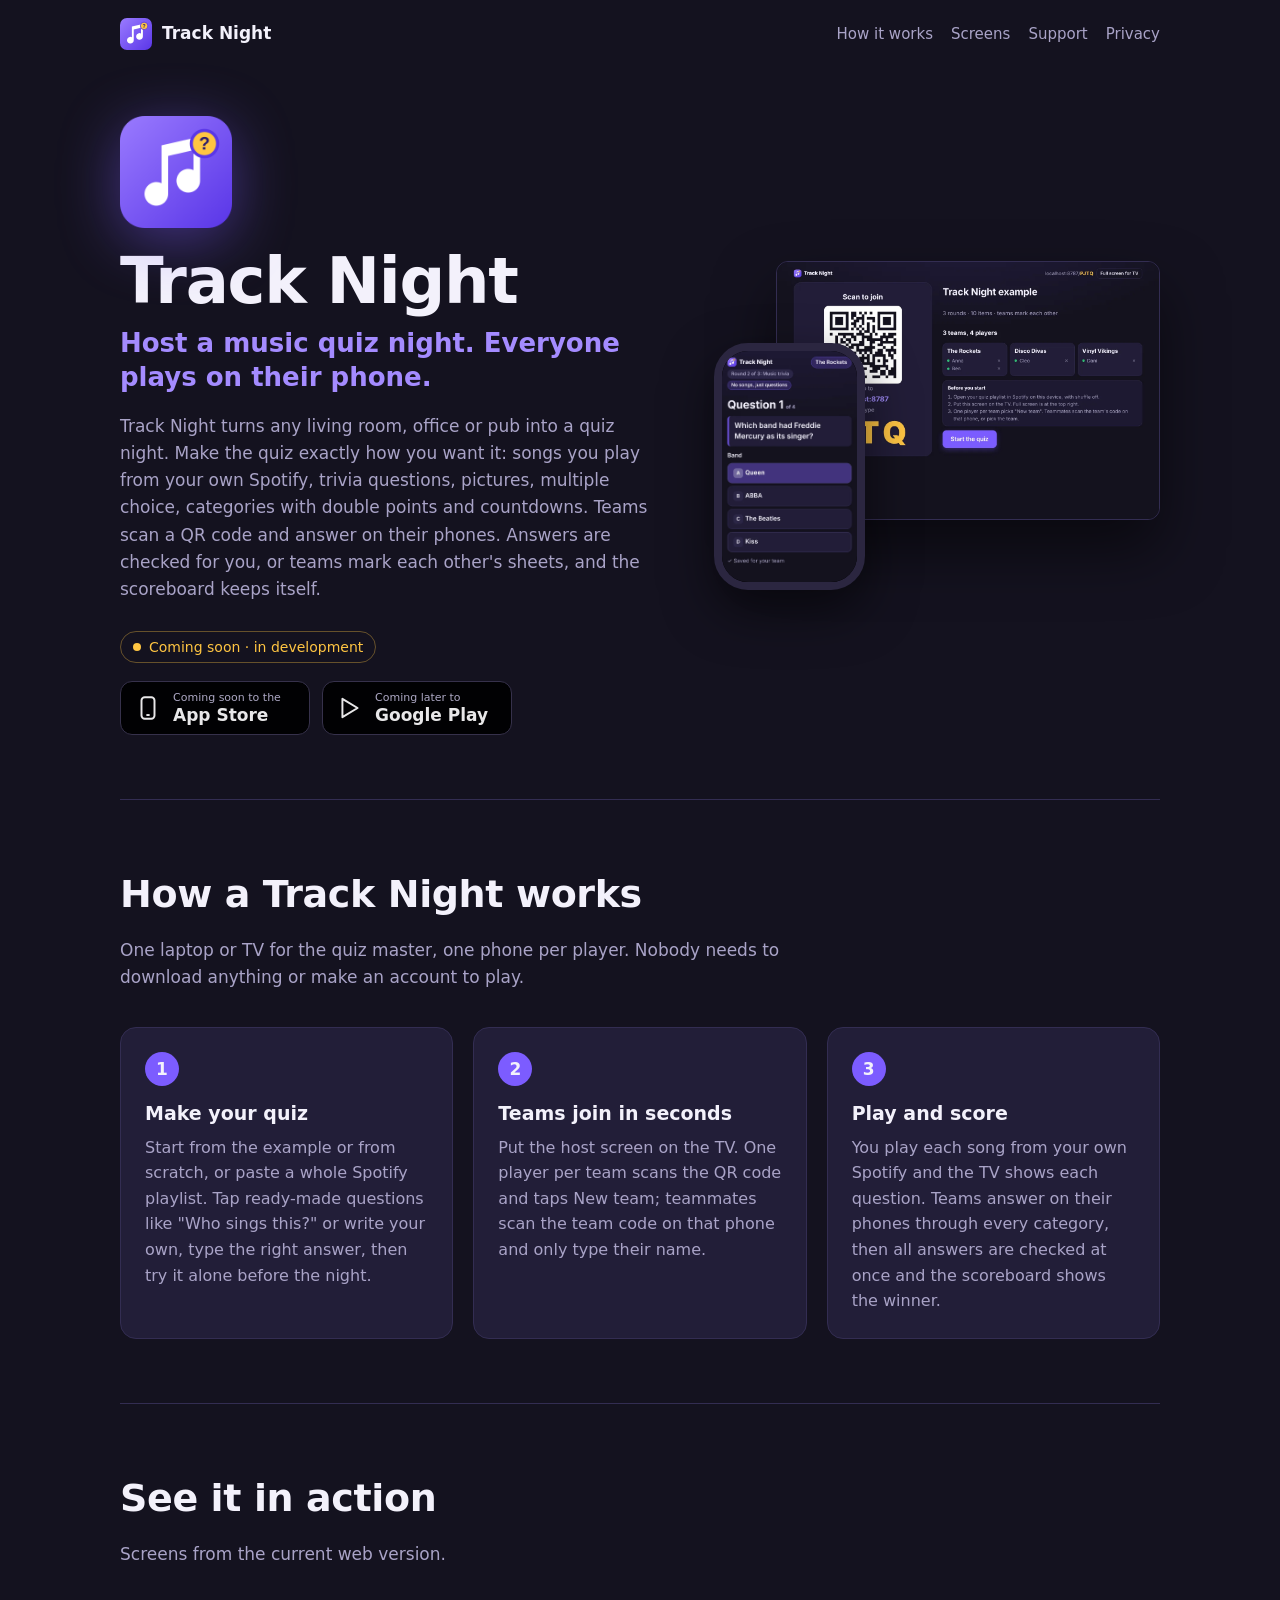
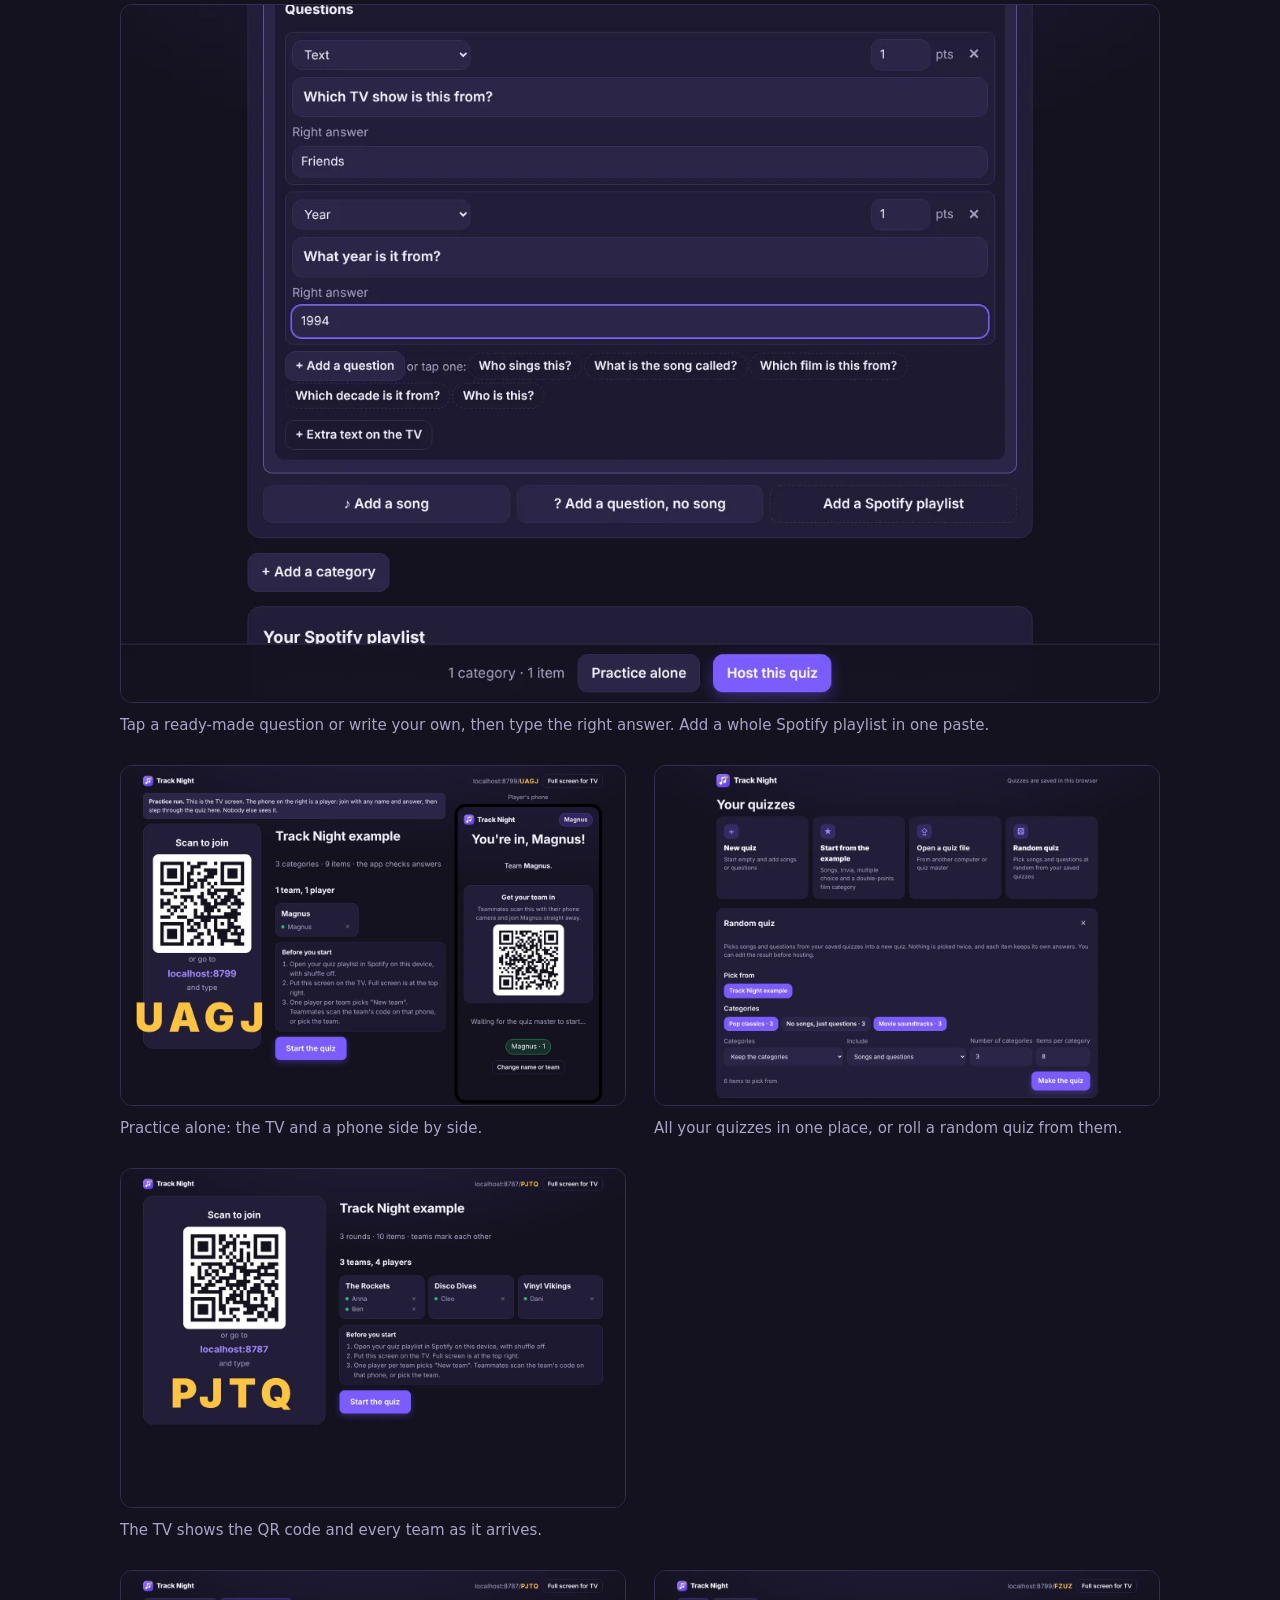
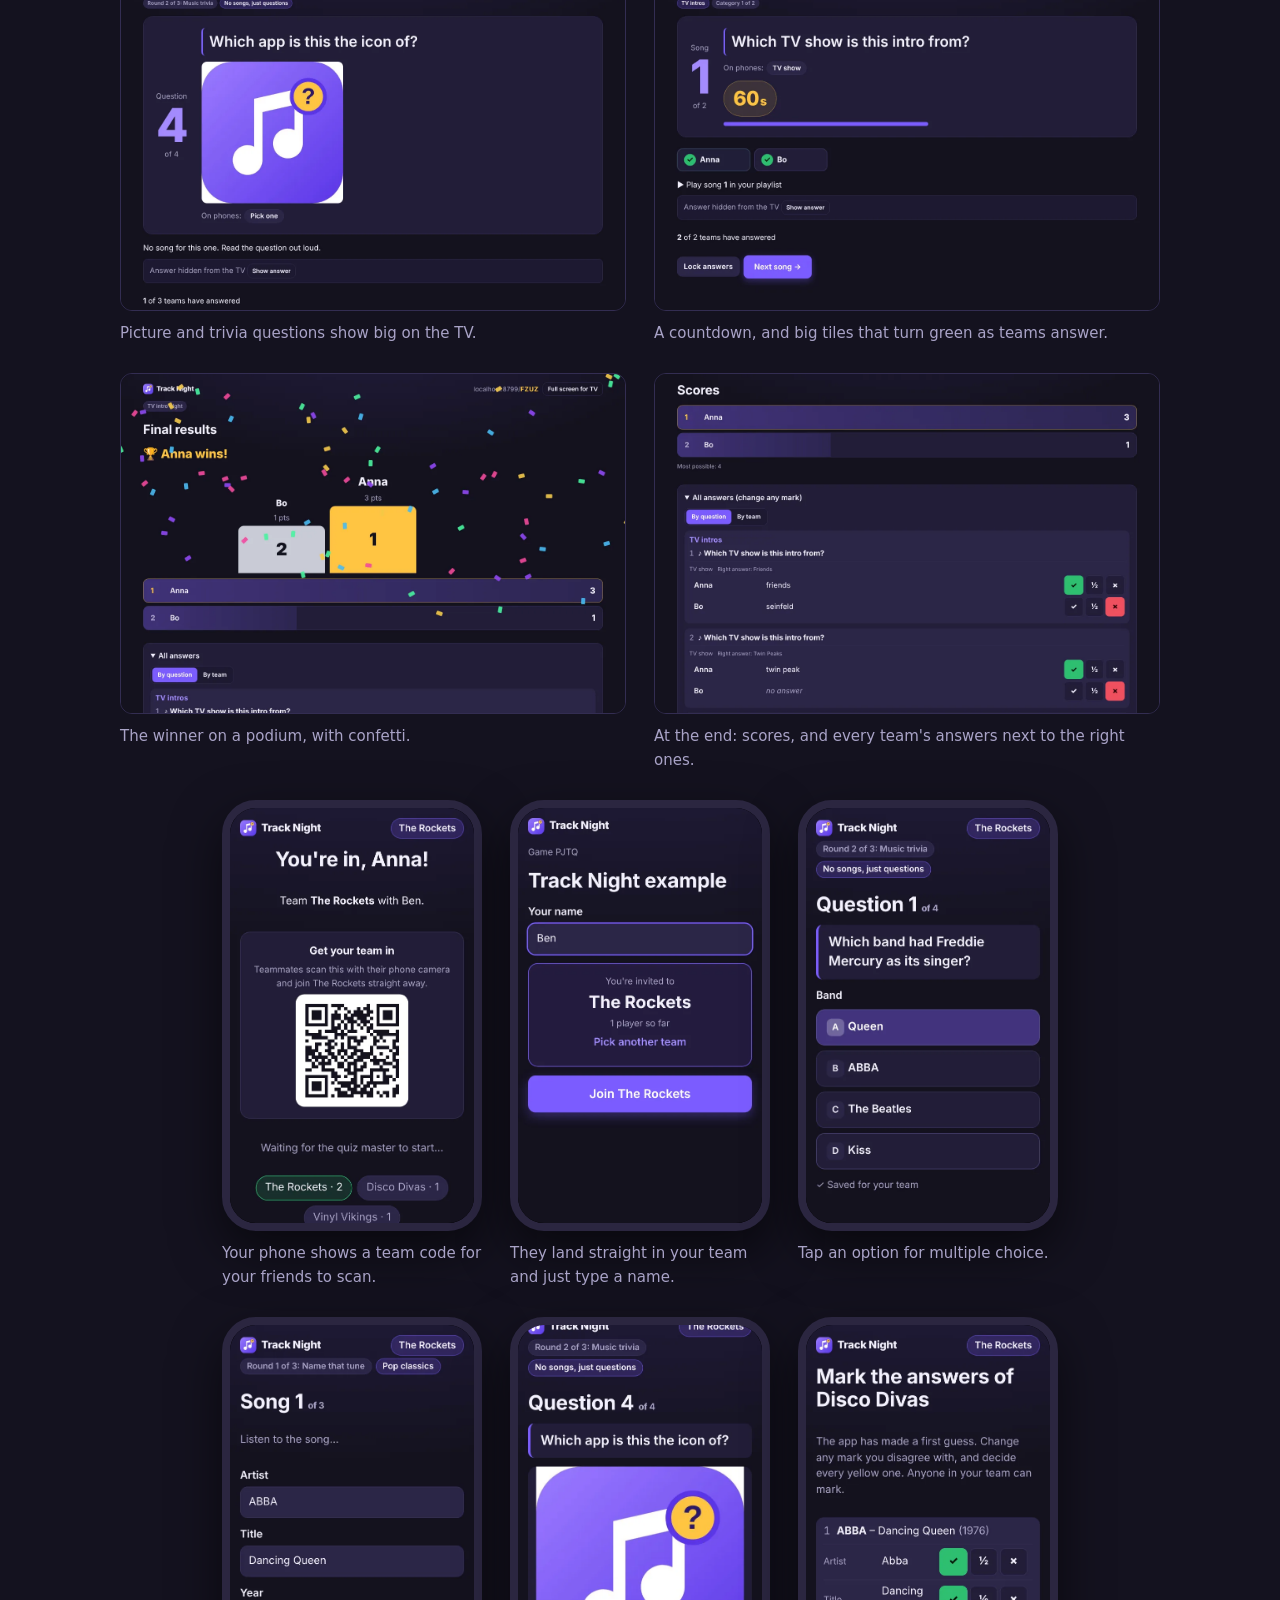
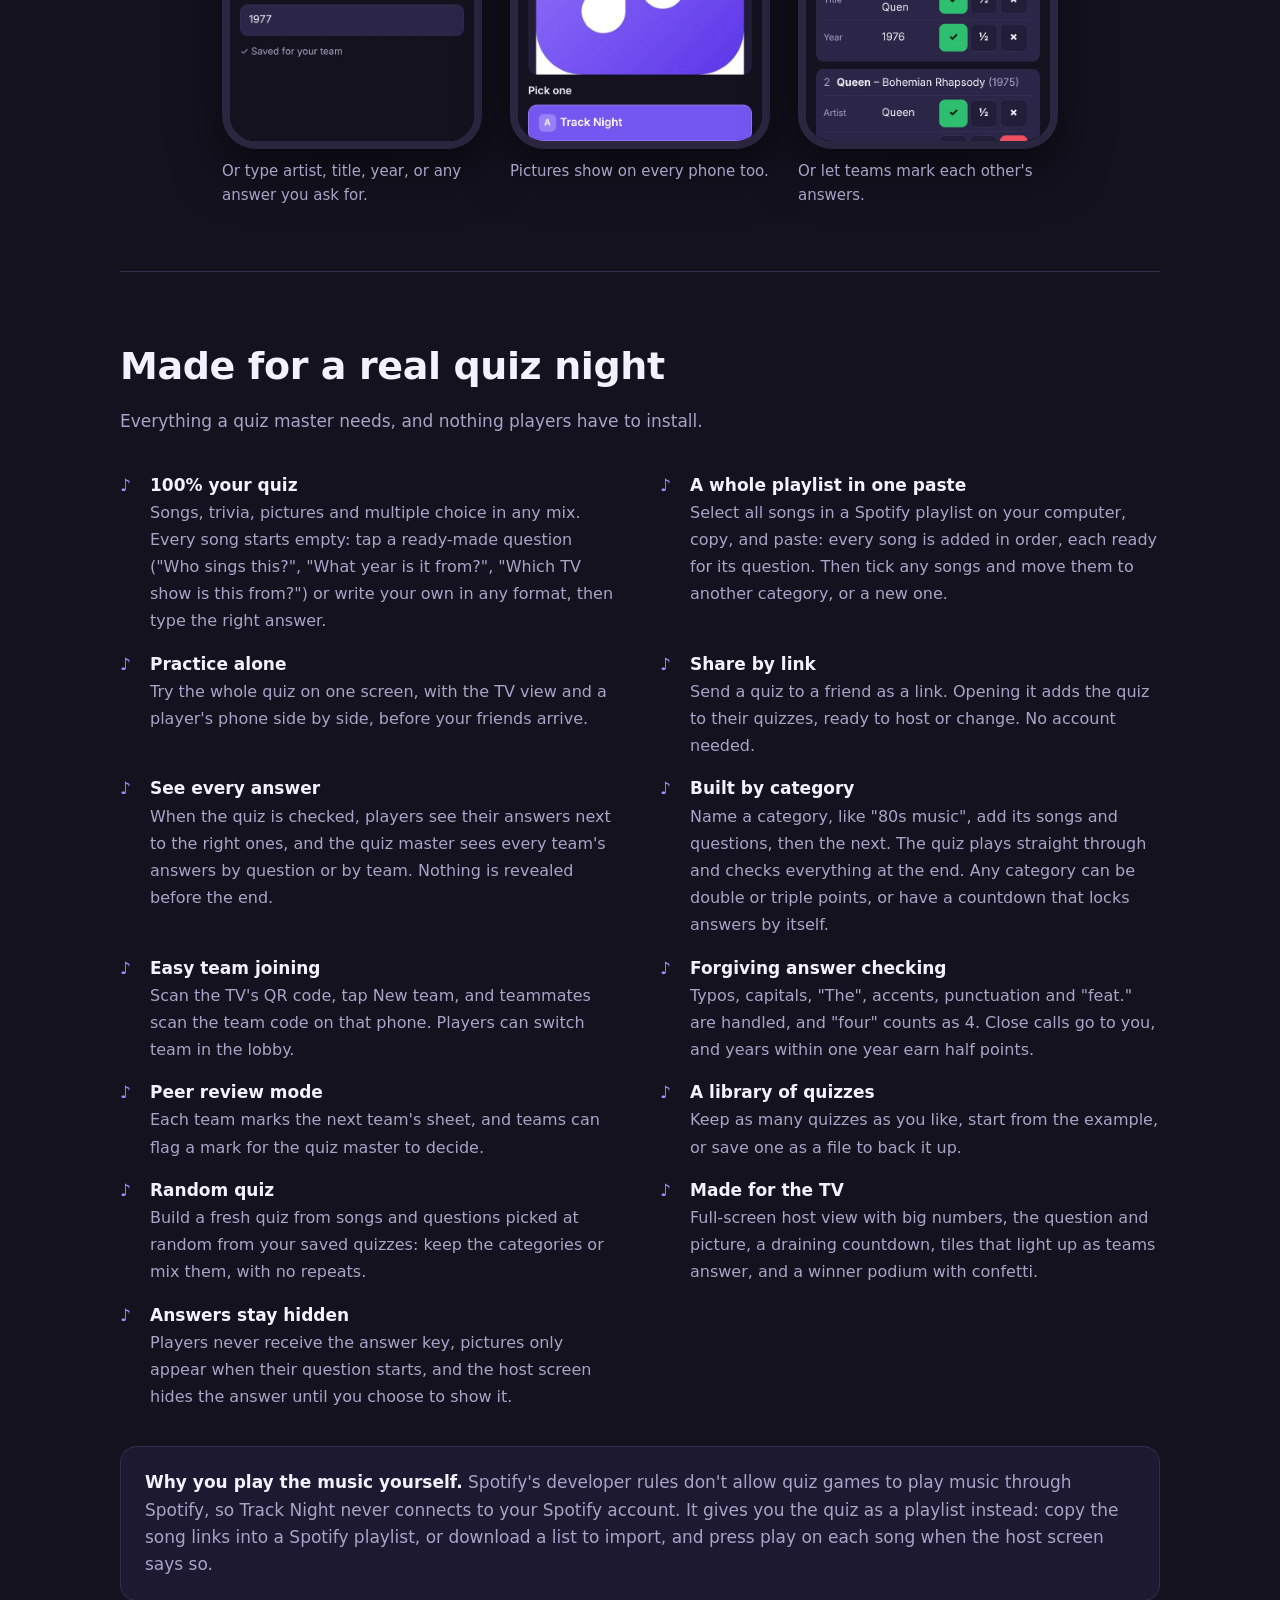
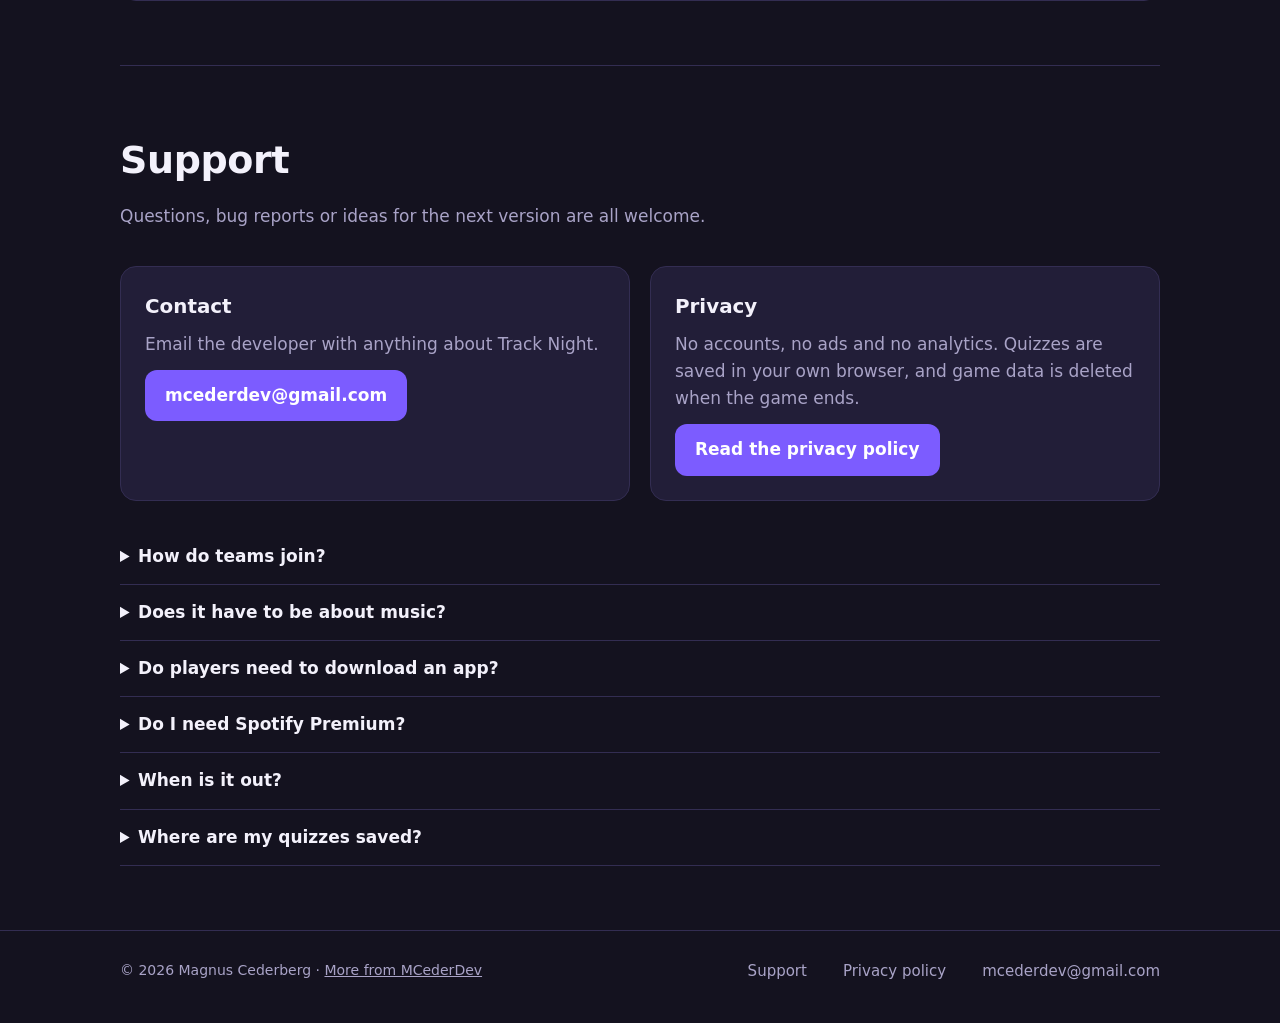
==== commit 7a48b7e3: "Site: mention moving songs between categories Co-Authored-By: Claude Opus 5.5 <noreply@anthropic.com" ====
--- a/index.html
+++ b/index.html
@@ -102,7 +102,7 @@
       <p class="sub">Everything a quiz master needs, and nothing players have to install.</p>
       <ul class="features">
         <li><b>100% your quiz</b><span>Songs, trivia, pictures and multiple choice in any mix. Every song starts empty: tap a ready-made question ("Who sings this?", "What year is it from?", "Which TV show is this from?") or write your own in any format, then type the right answer.</span></li>
-        <li><b>A whole playlist in one paste</b><span>Select all songs in a Spotify playlist on your computer, copy, and paste: every song is added in order, each ready for its question.</span></li>
+        <li><b>A whole playlist in one paste</b><span>Select all songs in a Spotify playlist on your computer, copy, and paste: every song is added in order, each ready for its question. Then tick any songs and move them to another category, or a new one.</span></li>
         <li><b>Practice alone</b><span>Try the whole quiz on one screen, with the TV view and a player's phone side by side, before your friends arrive.</span></li>
         <li><b>Share by link</b><span>Send a quiz to a friend as a link. Opening it adds the quiz to their quizzes, ready to host or change. No account needed.</span></li>
         <li><b>See every answer</b><span>When the quiz is checked, players see their answers next to the right ones, and the quiz master sees every team's answers by question or by team. Nothing is revealed before the end.</span></li>
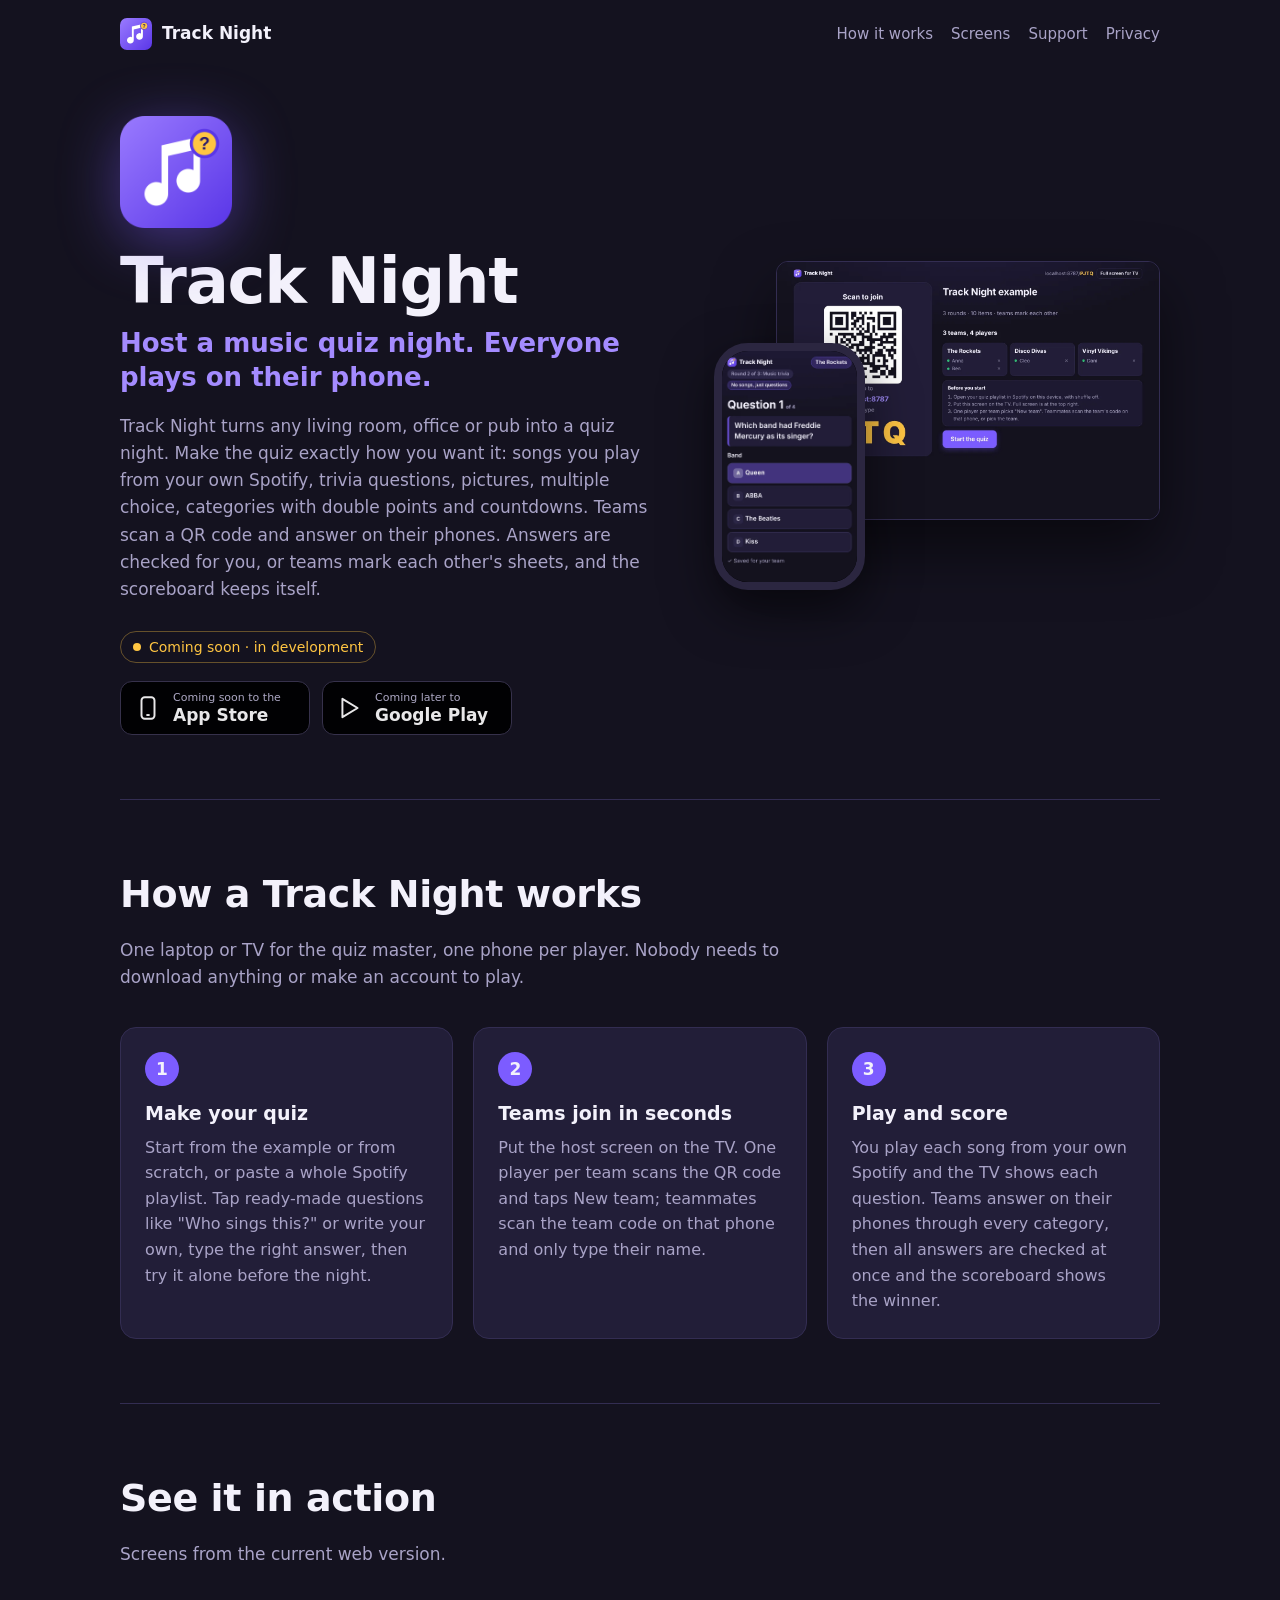
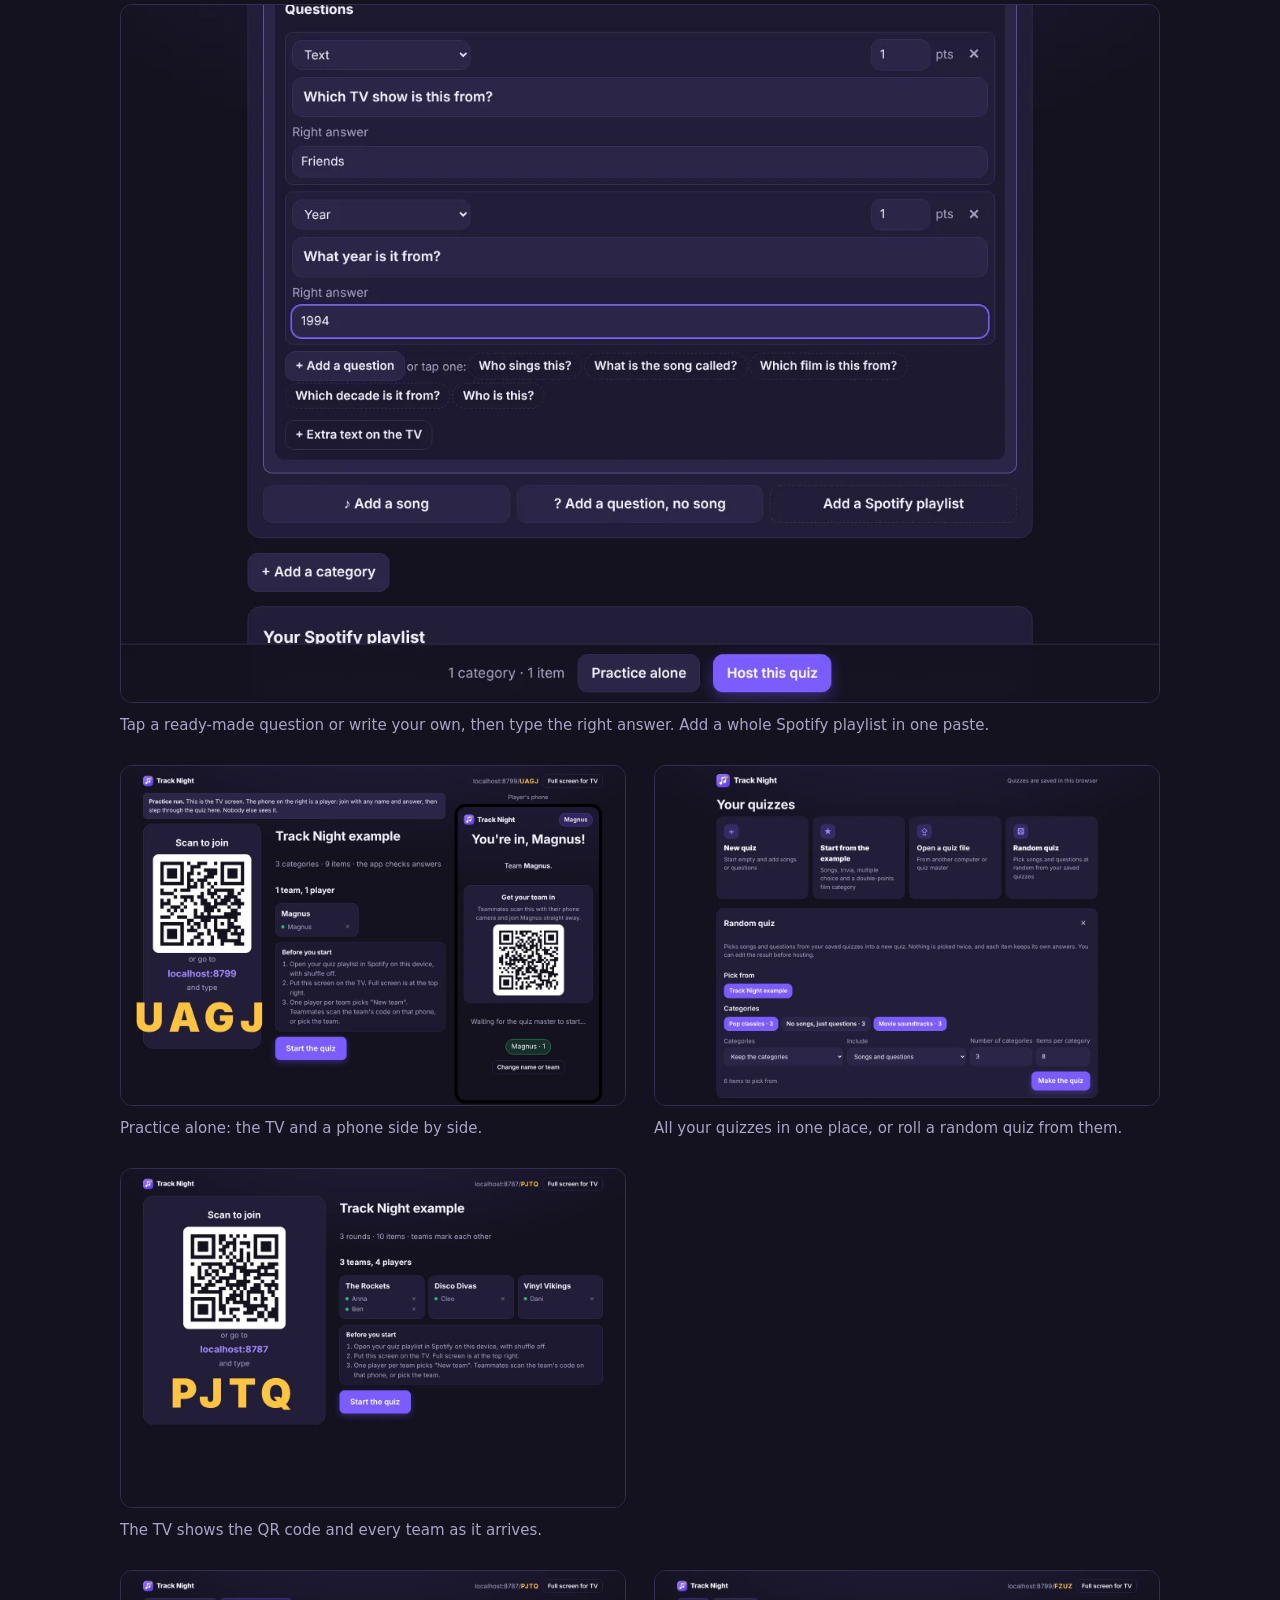
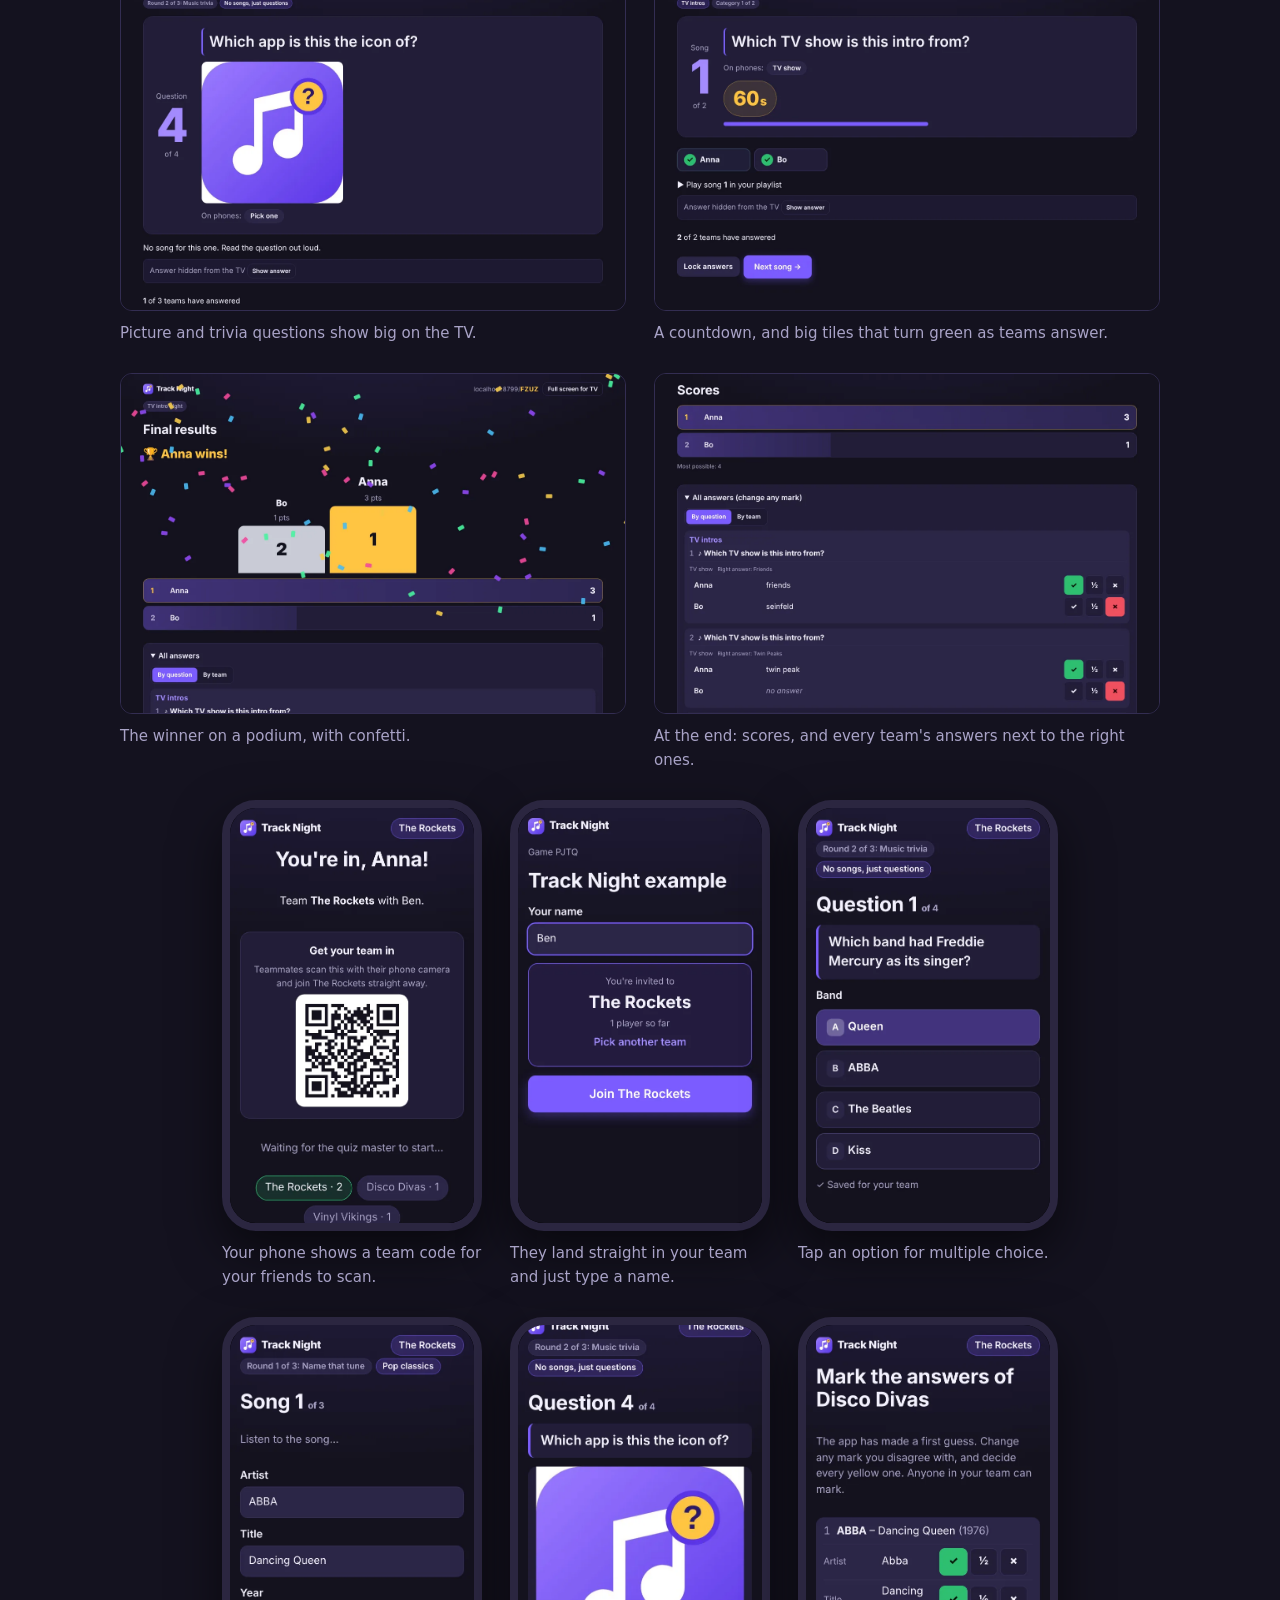
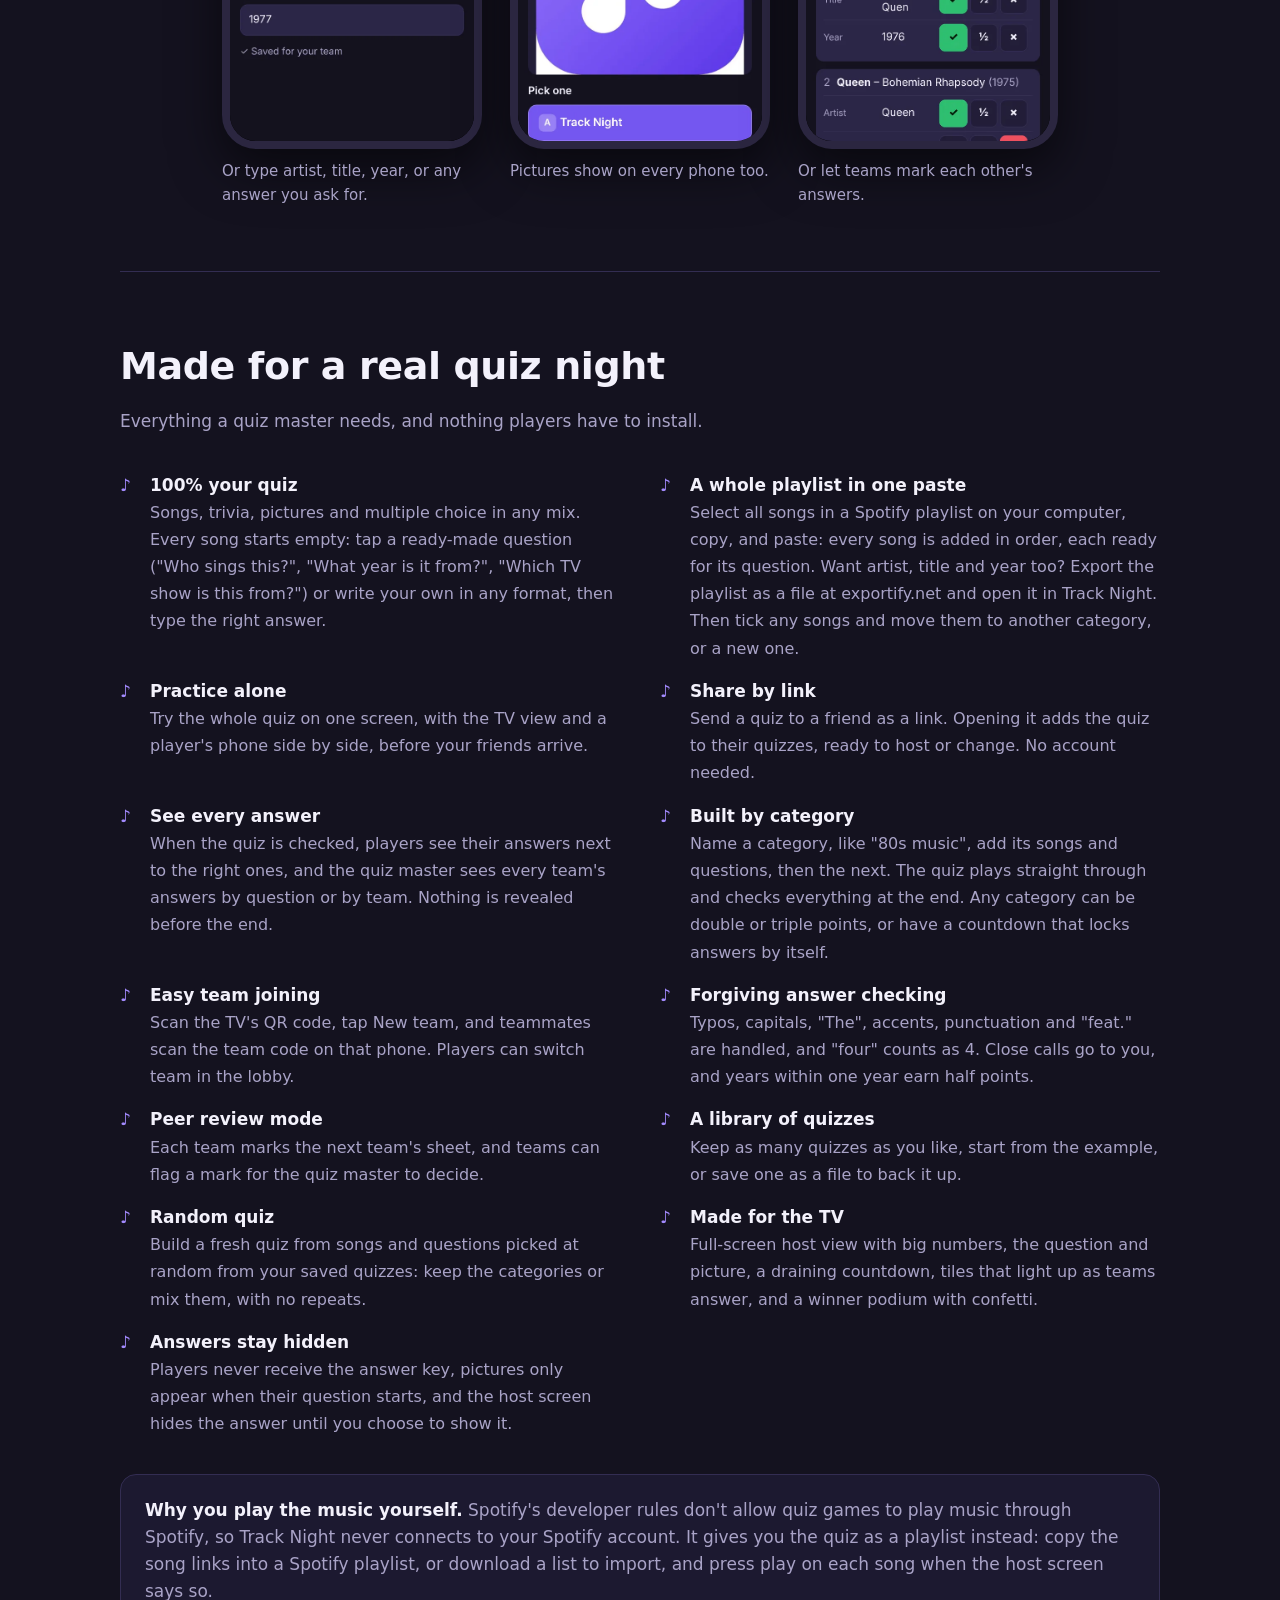
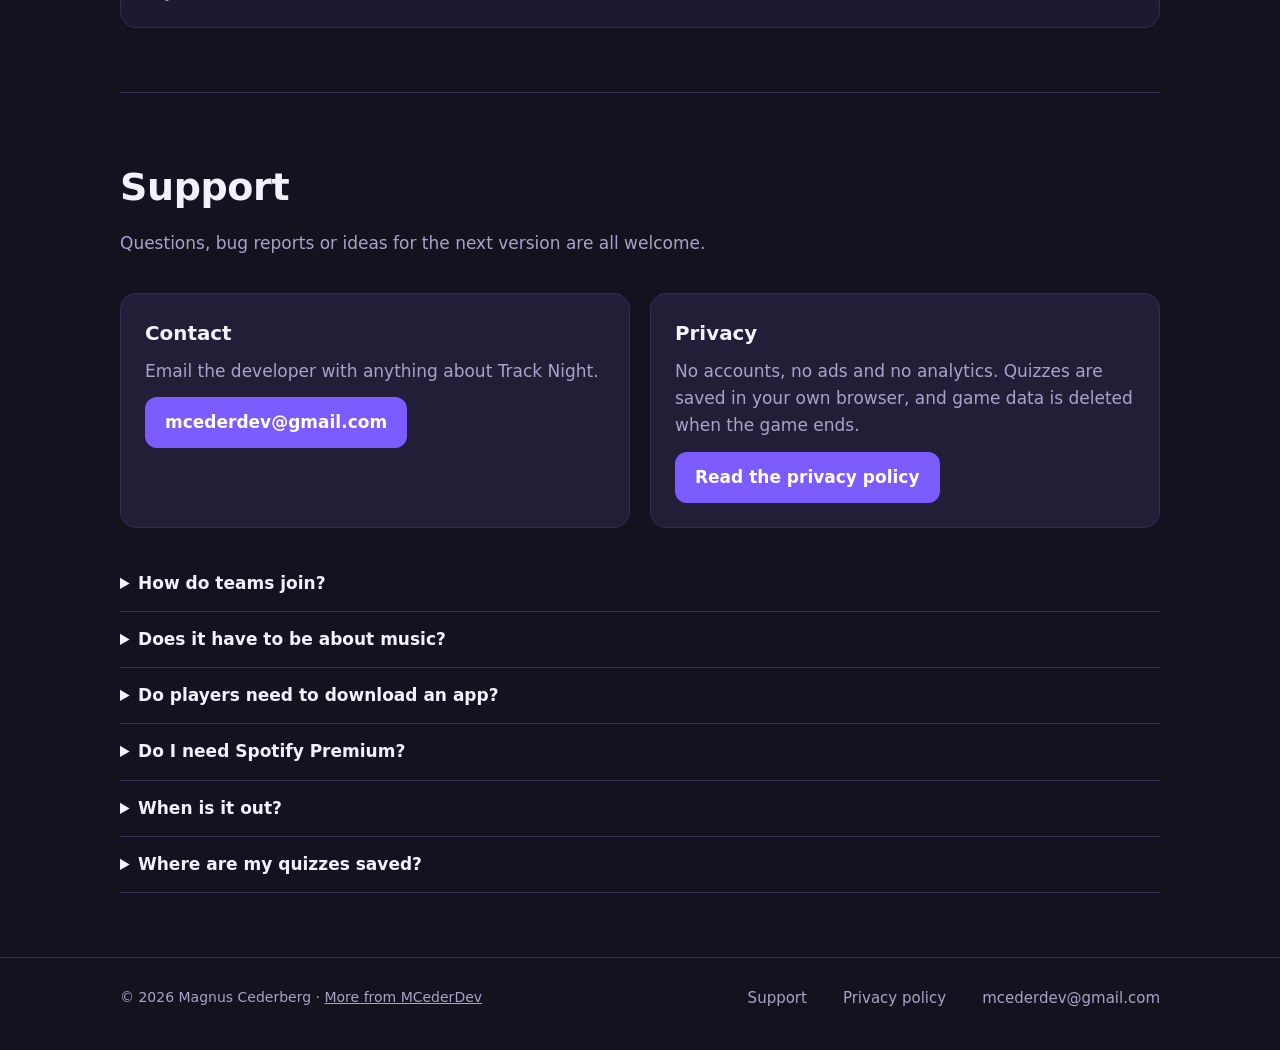
==== commit a8a0e9f4: "Site: playlist CSV for artist and title; privacy note on opening playlist files Co-Authored-By: Clau" ====
--- a/index.html
+++ b/index.html
@@ -102,7 +102,7 @@
       <p class="sub">Everything a quiz master needs, and nothing players have to install.</p>
       <ul class="features">
         <li><b>100% your quiz</b><span>Songs, trivia, pictures and multiple choice in any mix. Every song starts empty: tap a ready-made question ("Who sings this?", "What year is it from?", "Which TV show is this from?") or write your own in any format, then type the right answer.</span></li>
-        <li><b>A whole playlist in one paste</b><span>Select all songs in a Spotify playlist on your computer, copy, and paste: every song is added in order, each ready for its question. Then tick any songs and move them to another category, or a new one.</span></li>
+        <li><b>A whole playlist in one paste</b><span>Select all songs in a Spotify playlist on your computer, copy, and paste: every song is added in order, each ready for its question. Want artist, title and year too? Export the playlist as a file at exportify.net and open it in Track Night. Then tick any songs and move them to another category, or a new one.</span></li>
         <li><b>Practice alone</b><span>Try the whole quiz on one screen, with the TV view and a player's phone side by side, before your friends arrive.</span></li>
         <li><b>Share by link</b><span>Send a quiz to a friend as a link. Opening it adds the quiz to their quizzes, ready to host or change. No account needed.</span></li>
         <li><b>See every answer</b><span>When the quiz is checked, players see their answers next to the right ones, and the quiz master sees every team's answers by question or by team. Nothing is revealed before the end.</span></li>
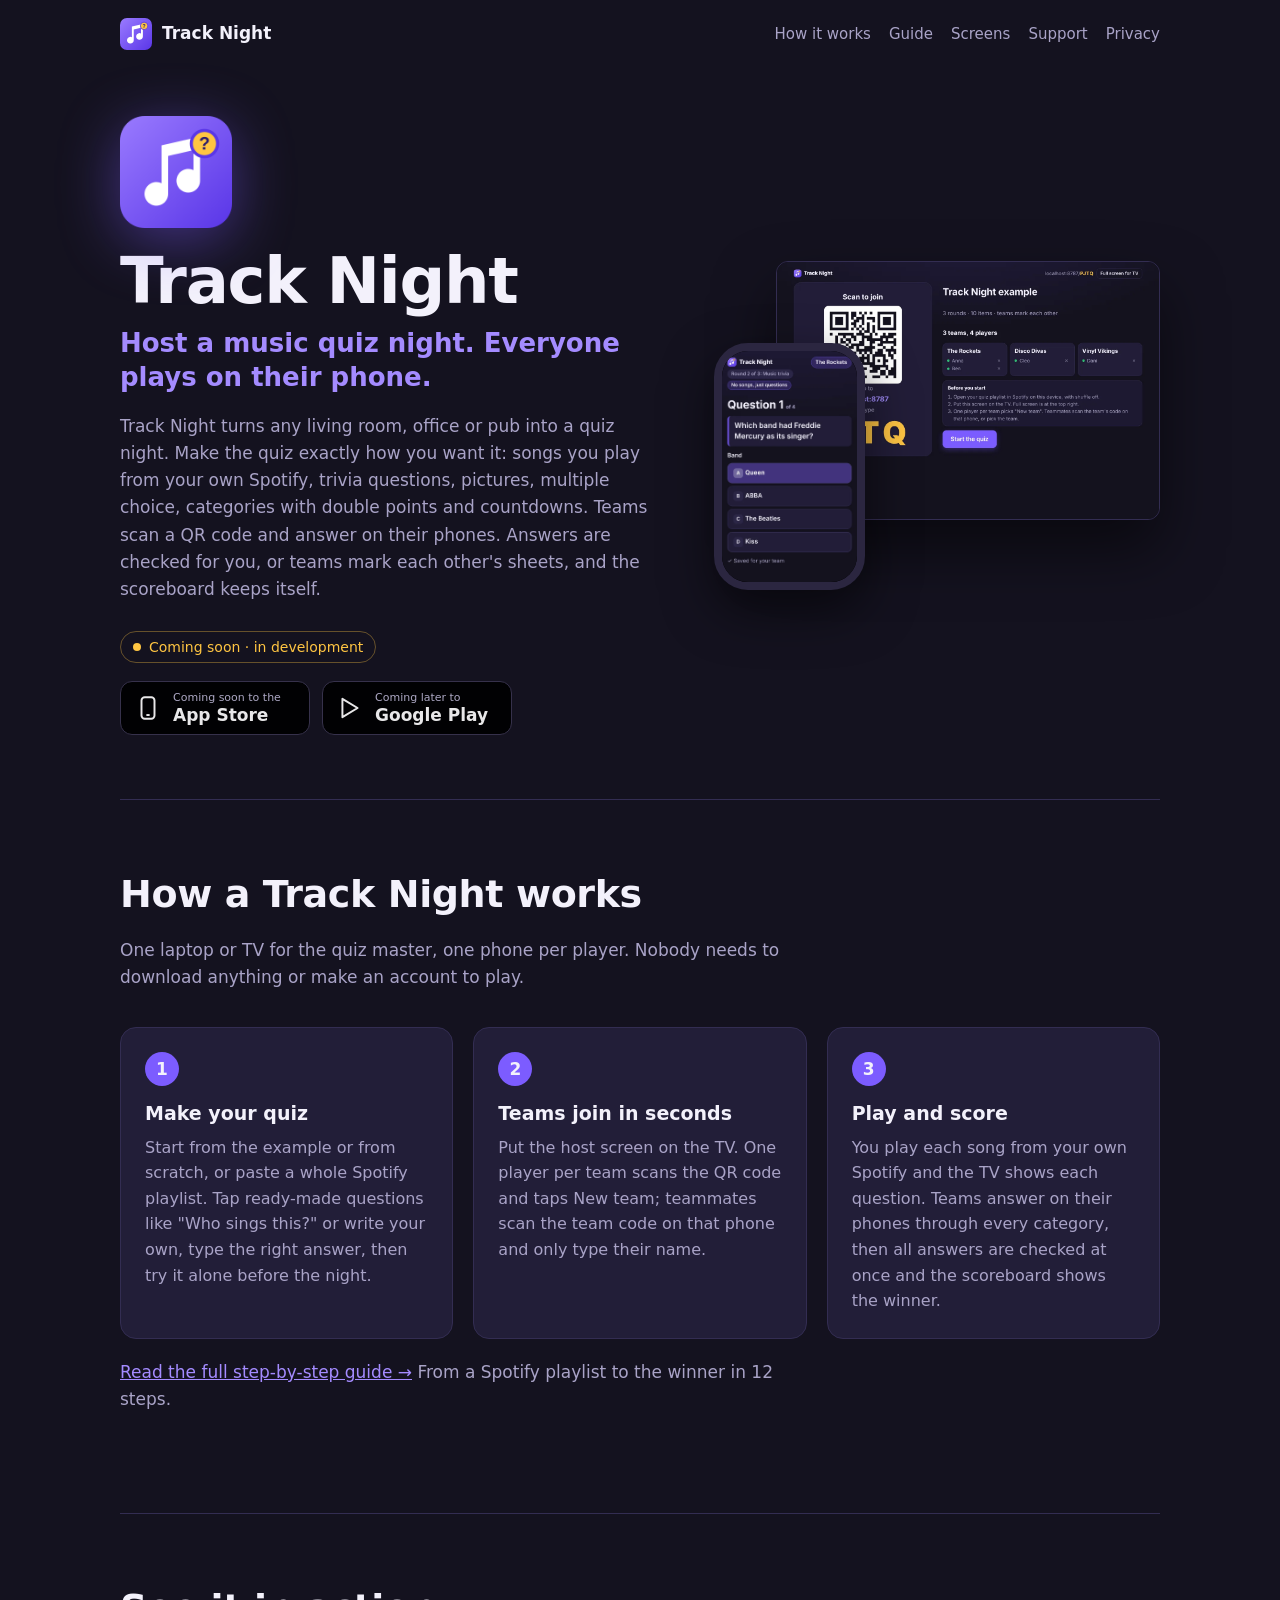
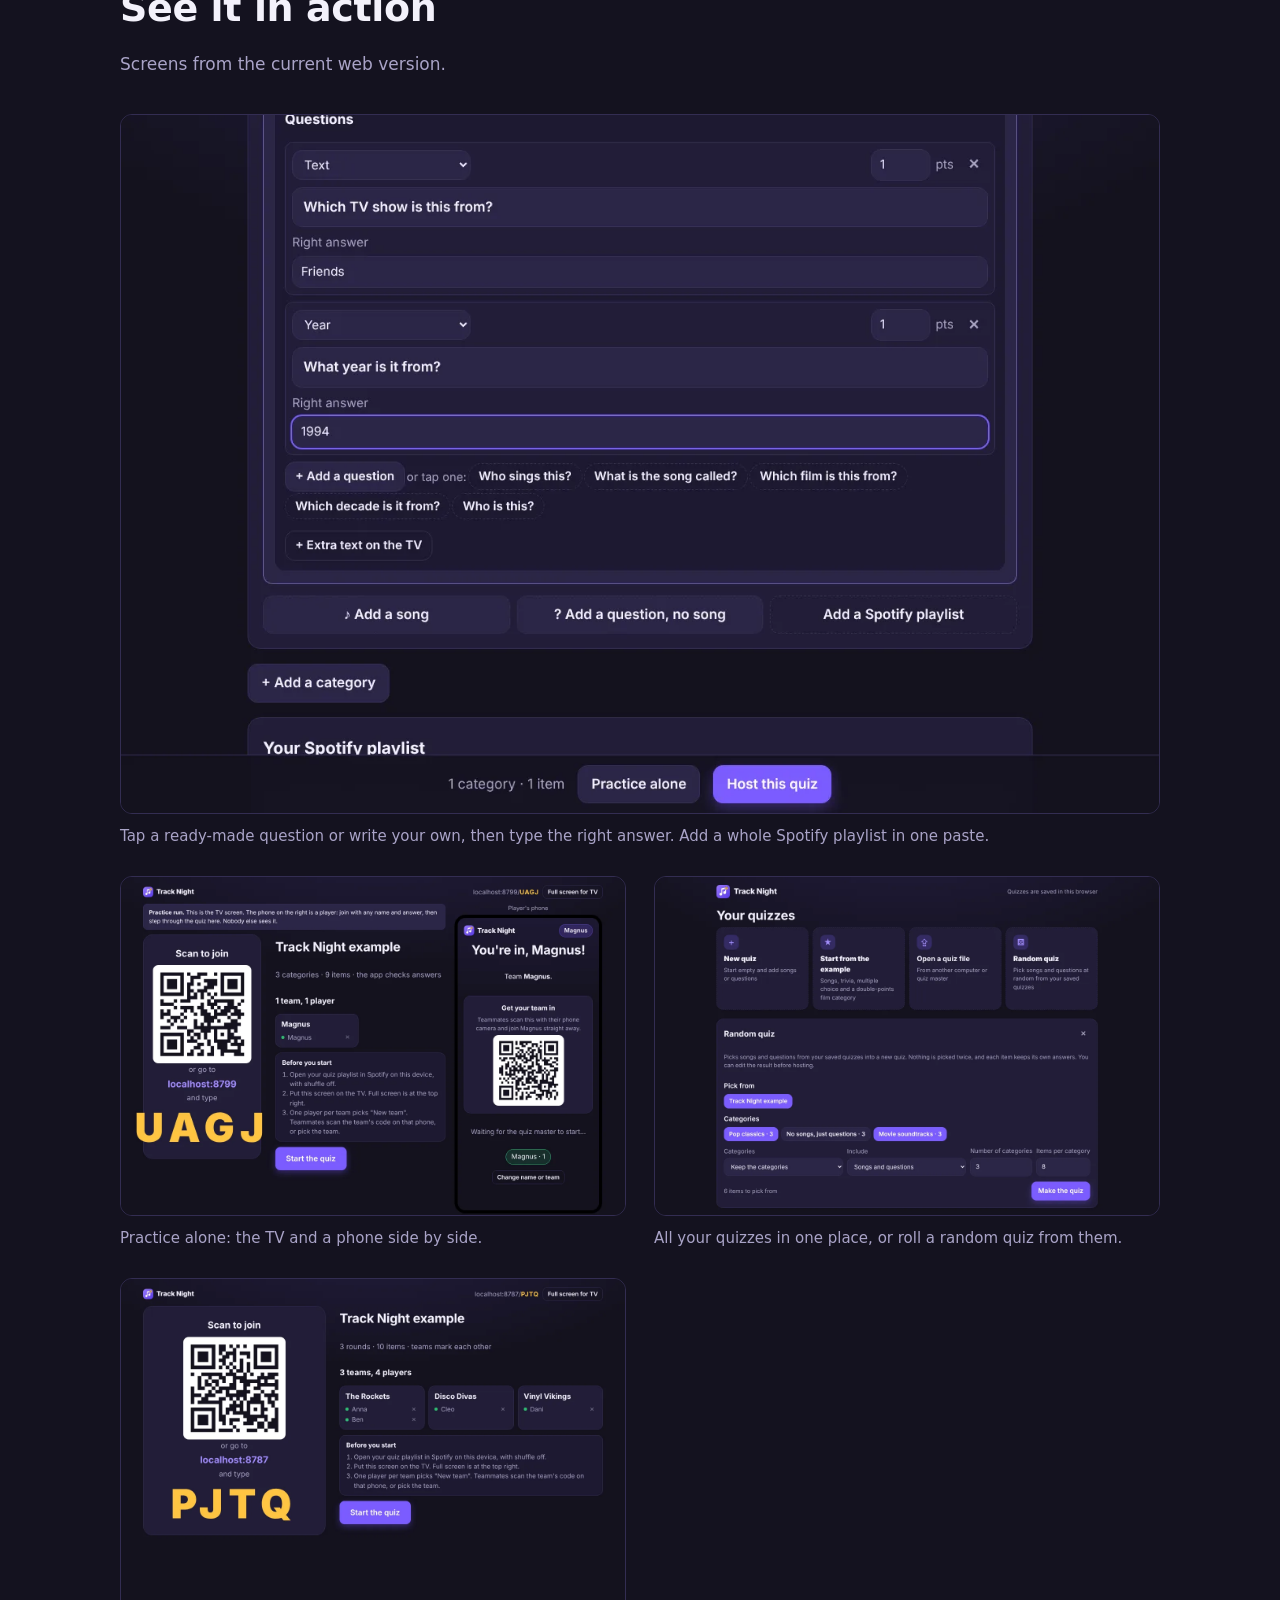
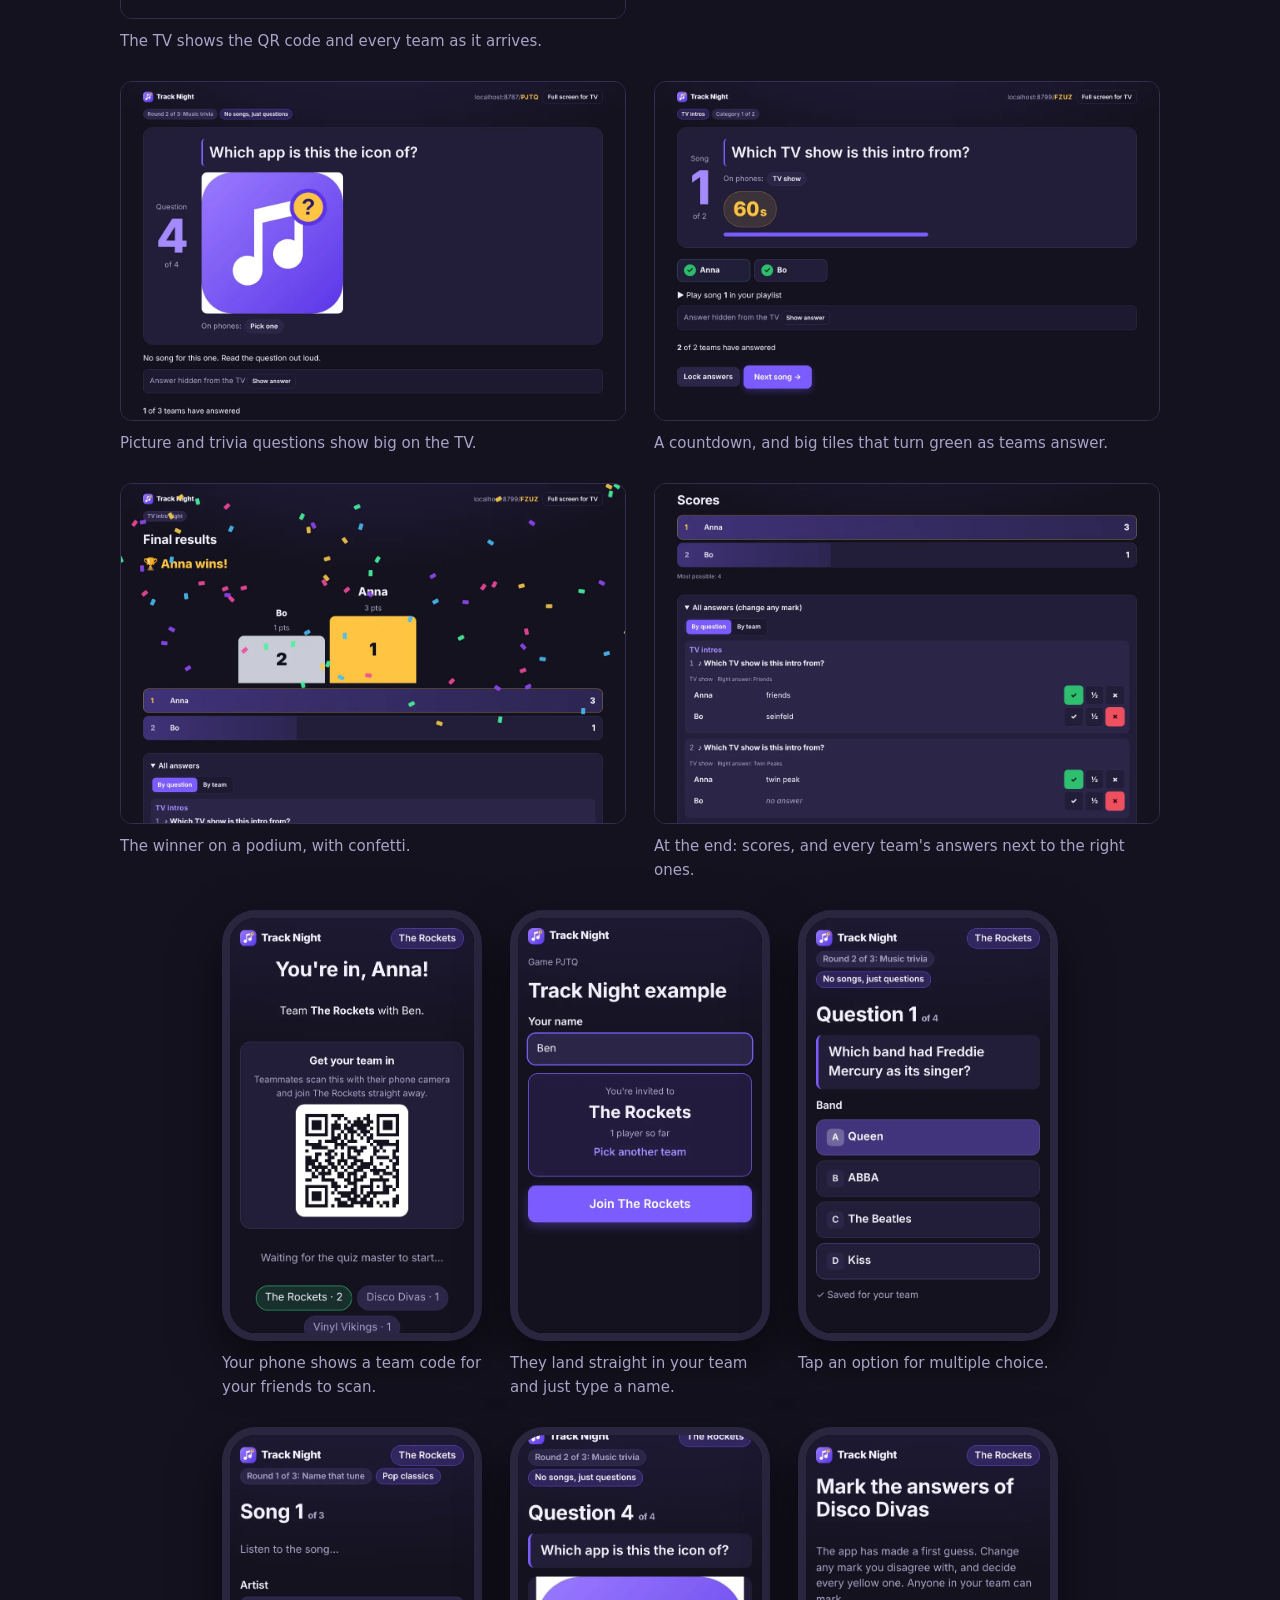
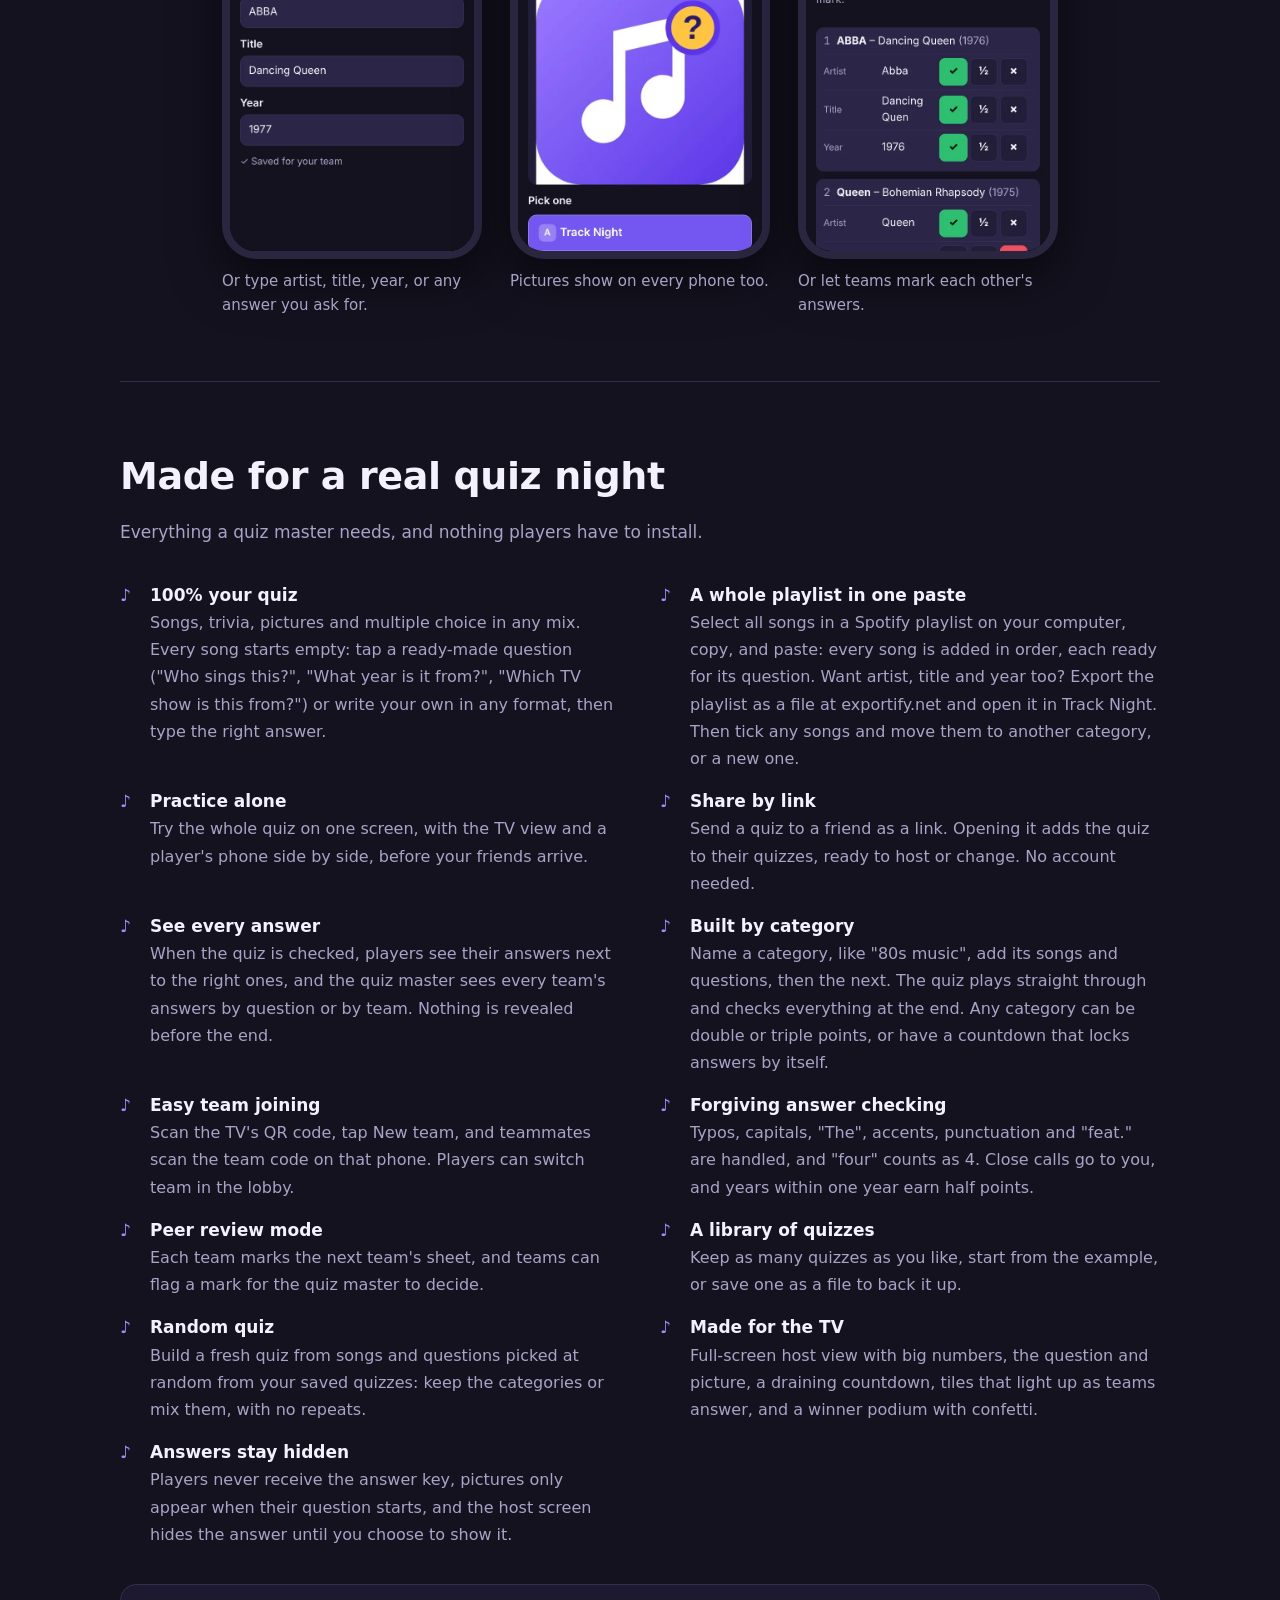
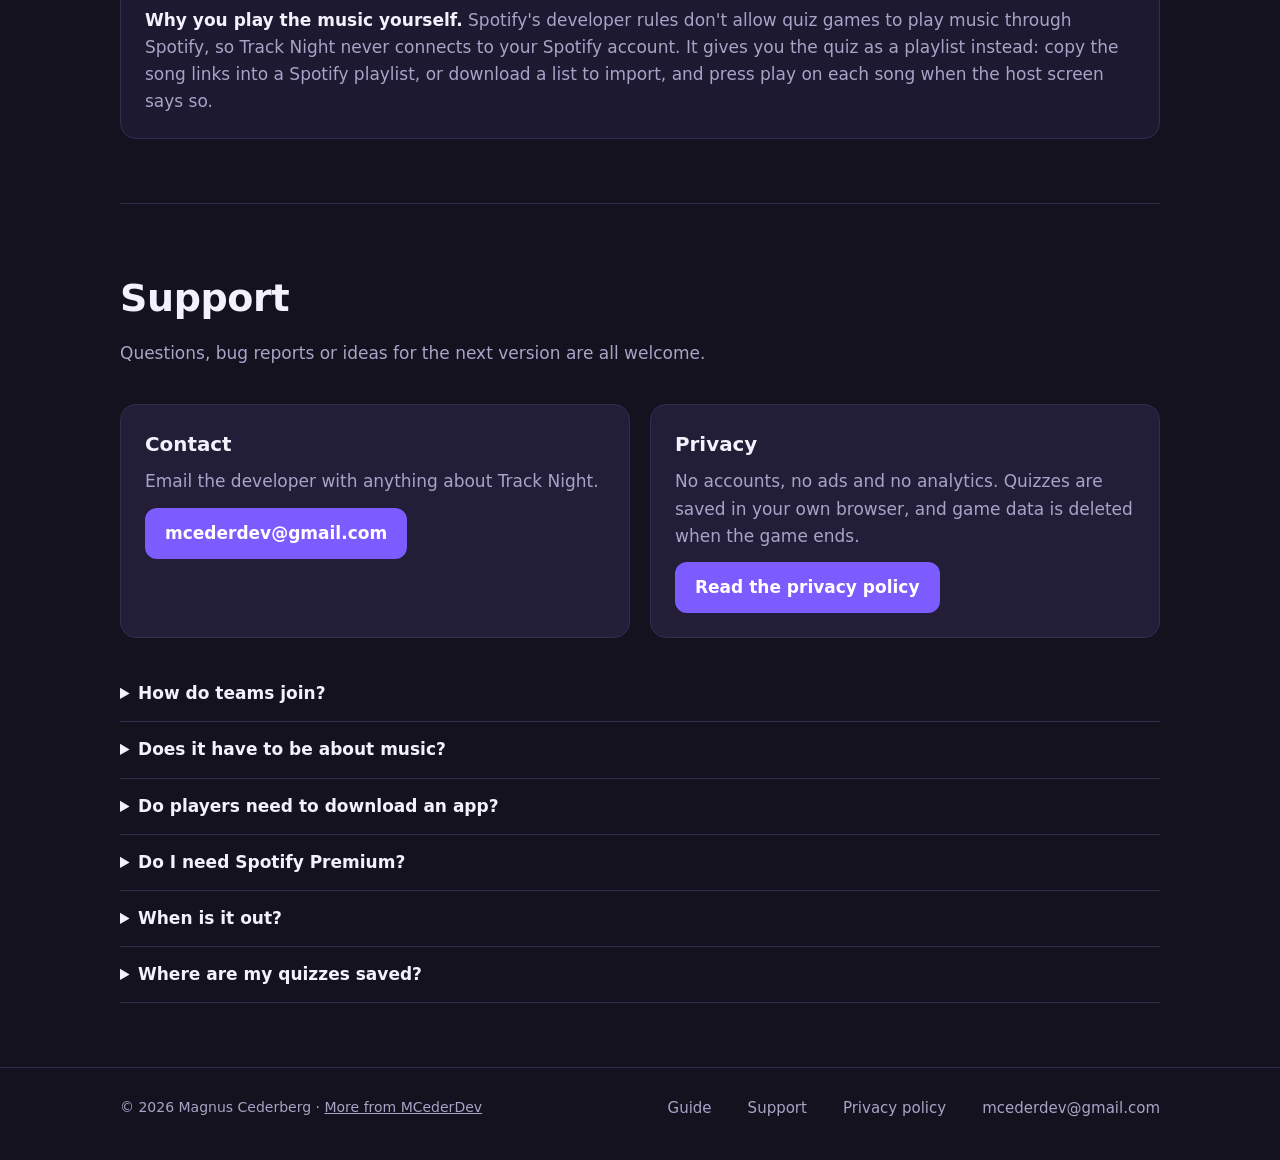
==== commit 66e09751: "Site: step-by-step quiz night guide Co-Authored-By: Claude Opus 5.5 <noreply@anthropic.com> Claude-S" ====
--- a/index.html
+++ b/index.html
@@ -30,7 +30,7 @@
 <div class="wrap">
   <header class="top">
     <a class="brand" href="./"><img src="icon.svg" alt="" width="32" height="32">Track Night</a>
-    <nav><a class="opt" href="#how">How it works</a><a class="opt" href="#screens">Screens</a><a href="#support">Support</a><a href="privacy.html">Privacy</a></nav>
+    <nav><a class="opt" href="#how">How it works</a><a href="guide.html">Guide</a><a class="opt" href="#screens">Screens</a><a href="#support">Support</a><a href="privacy.html">Privacy</a></nav>
   </header>
 
   <main>
@@ -66,6 +66,7 @@
         <li><span class="n">2</span><h3>Teams join in seconds</h3><p>Put the host screen on the TV. One player per team scans the QR code and taps New team; teammates scan the team code on that phone and only type their name.</p></li>
         <li><span class="n">3</span><h3>Play and score</h3><p>You play each song from your own Spotify and the TV shows each question. Teams answer on their phones through every category, then all answers are checked at once and the scoreboard shows the winner.</p></li>
       </ol>
+      <p class="sub" style="margin-top:20px"><a href="guide.html">Read the full step-by-step guide →</a> From a Spotify playlist to the winner in 12 steps.</p>
     </section>
 
     <section id="screens">
@@ -148,6 +149,7 @@
   <div class="wrap">
     <span>&copy; 2026 Magnus Cederberg · <a href="../">More from MCederDev</a></span>
     <nav aria-label="Footer">
+      <a href="guide.html">Guide</a>
       <a href="#support">Support</a>
       <a href="privacy.html">Privacy policy</a>
       <a href="mailto:mcederdev@gmail.com">mcederdev@gmail.com</a>
